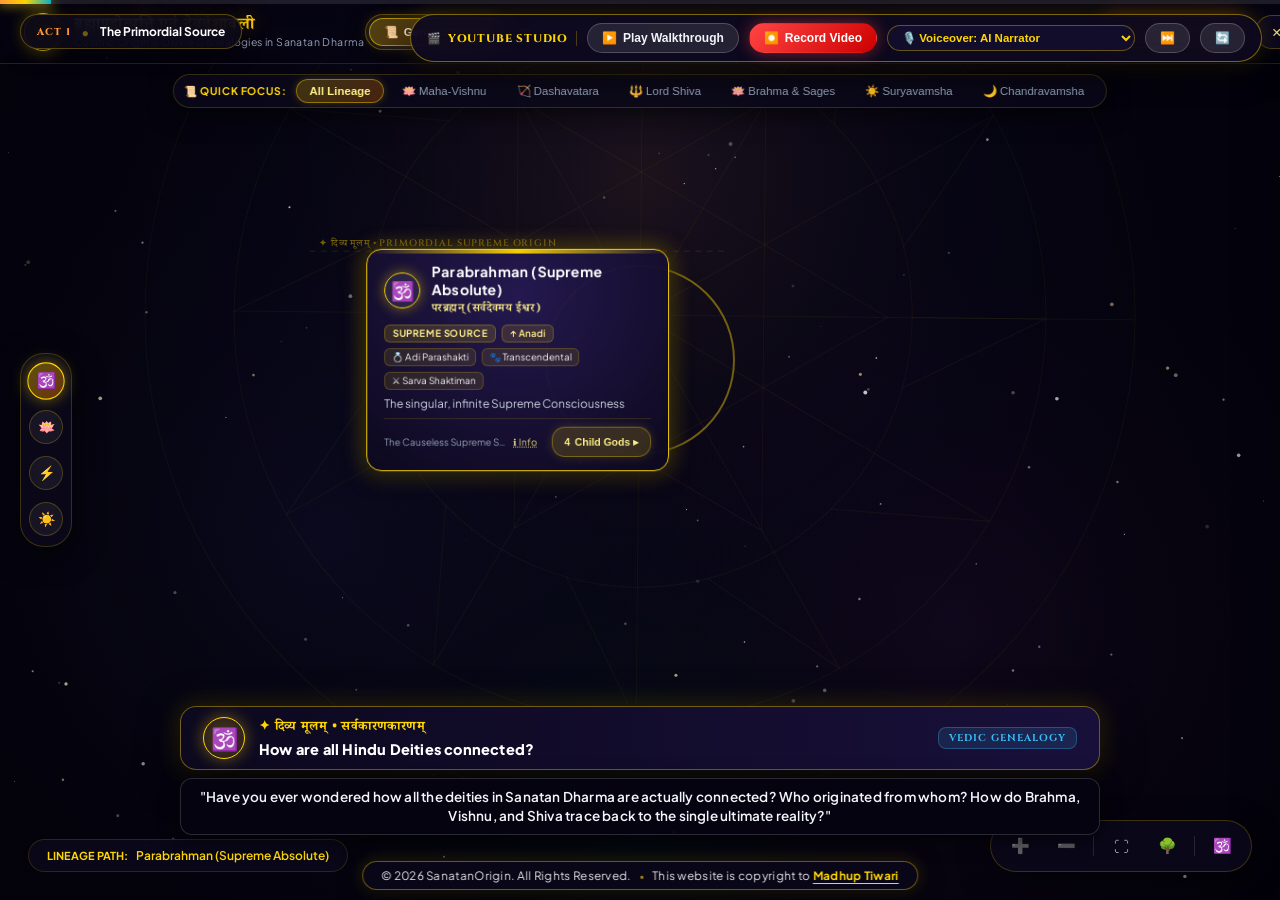
==== video-studio.html @ 778db92e "Add interactive YouTube Video Studio and automated recording engine" ====
<!DOCTYPE html>
<html lang="en">
<head>
  <meta charset="UTF-8">
  <meta name="viewport" content="width=device-width, initial-scale=1.0">
  <title>SanatanOrigin • Automated YouTube Video Studio & Walkthrough</title>

  <!-- Google Fonts -->
  <link rel="preconnect" href="https://fonts.googleapis.com">
  <link rel="preconnect" href="https://fonts.gstatic.com" crossorigin>
  <link href="https://fonts.googleapis.com/css2?family=Cinzel:wght@600;700;800;900&family=Noto+Serif+Devanagari:wght@400;600;700&family=Plus+Jakarta+Sans:wght@400;500;600;700;800&family=JetBrains+Mono:wght@500;700&display=swap" rel="stylesheet">

  <!-- Core App Stylesheet -->
  <link rel="stylesheet" href="styles.css?v=20261106_v11">

  <!-- Video Studio Overlay Styles -->
  <style>
    /* ==========================================================================
       Video Studio Cinema Stage & Director HUD
       ========================================================================== */
    body.studio-mode {
      overflow: hidden;
      margin: 0;
      padding: 0;
      background: #060312;
      font-family: 'Plus Jakarta Sans', system-ui, sans-serif;
    }

    /* Floating Director Control Bar (Top-Right Dock) */
    .studio-director-dock {
      position: fixed;
      top: 14px;
      right: 18px;
      z-index: 999999;
      display: flex;
      align-items: center;
      gap: 10px;
      padding: 8px 16px;
      border-radius: 30px;
      background: rgba(13, 9, 30, 0.94);
      border: 1.5px solid rgba(255, 215, 0, 0.45);
      box-shadow: 0 8px 32px rgba(0, 0, 0, 0.85), 0 0 20px rgba(255, 215, 0, 0.2);
      backdrop-filter: blur(16px);
      -webkit-backdrop-filter: blur(16px);
      user-select: none;
    }

    .studio-badge {
      display: inline-flex;
      align-items: center;
      gap: 6px;
      font-family: 'Cinzel', serif;
      font-size: 11px;
      font-weight: 800;
      color: #FFD700;
      letter-spacing: 0.8px;
      padding-right: 8px;
      border-right: 1px solid rgba(255, 215, 0, 0.25);
    }

    .studio-btn {
      display: inline-flex;
      align-items: center;
      gap: 6px;
      padding: 7px 14px;
      border-radius: 20px;
      font-size: 12px;
      font-weight: 700;
      cursor: pointer;
      border: 1px solid transparent;
      transition: all 0.2s cubic-bezier(0.16, 1, 0.3, 1);
    }

    .studio-btn-primary {
      background: linear-gradient(135deg, #FF4444 0%, #CC0000 100%);
      color: #FFF;
      box-shadow: 0 0 16px rgba(255, 68, 68, 0.45);
    }
    .studio-btn-primary:hover {
      transform: scale(1.04);
      box-shadow: 0 0 24px rgba(255, 68, 68, 0.7);
    }

    .studio-btn-record.recording {
      background: linear-gradient(135deg, #00C853 0%, #009624 100%);
      box-shadow: 0 0 20px rgba(0, 200, 83, 0.6);
      animation: recordPulse 1.5s infinite;
    }

    @keyframes recordPulse {
      0%, 100% { opacity: 1; transform: scale(1); }
      50% { opacity: 0.88; transform: scale(1.03); }
    }

    .studio-btn-secondary {
      background: rgba(255, 255, 255, 0.1);
      color: #F1F5F9;
      border-color: rgba(255, 255, 255, 0.2);
    }
    .studio-btn-secondary:hover {
      background: rgba(255, 255, 255, 0.18);
    }

    .studio-select {
      background: rgba(20, 15, 45, 0.85);
      color: #FFD700;
      border: 1px solid rgba(255, 215, 0, 0.35);
      padding: 5px 10px;
      border-radius: 14px;
      font-size: 11.5px;
      font-weight: 600;
      cursor: pointer;
      outline: none;
    }

    /* Top Cinema Progress & Chapter Bar */
    .cinema-top-bar {
      position: fixed;
      top: 0;
      left: 0;
      width: 100%;
      height: 4px;
      background: rgba(255, 255, 255, 0.1);
      z-index: 999998;
    }

    .cinema-progress-fill {
      width: 0%;
      height: 100%;
      background: linear-gradient(90deg, #FF9933, #FFD700, #06B6D4);
      box-shadow: 0 0 12px #FFD700;
      transition: width 0.3s linear;
    }

    .cinema-chapter-indicator {
      position: fixed;
      top: 14px;
      left: 20px;
      z-index: 999998;
      display: inline-flex;
      align-items: center;
      gap: 10px;
      padding: 6px 16px;
      border-radius: 20px;
      background: rgba(10, 7, 24, 0.88);
      border: 1px solid rgba(255, 215, 0, 0.3);
      backdrop-filter: blur(12px);
      box-shadow: 0 4px 20px rgba(0, 0, 0, 0.6);
      user-select: none;
    }

    .chapter-tag {
      font-family: 'Cinzel', serif;
      font-size: 10px;
      font-weight: 800;
      color: #FF9933;
      text-transform: uppercase;
      letter-spacing: 1px;
    }

    .chapter-title {
      font-size: 12px;
      font-weight: 700;
      color: #FFF;
    }

    /* Bottom Broadcast Lower-Third Graphic (TV / Documentary Style) */
    .broadcast-lower-third {
      position: fixed;
      bottom: 65px;
      left: 50%;
      transform: translateX(-50%);
      width: min(920px, 94vw);
      z-index: 999990;
      pointer-events: none;
      display: flex;
      flex-direction: column;
      gap: 8px;
      animation: lowerThirdSlideUp 0.4s cubic-bezier(0.16, 1, 0.3, 1);
    }

    @keyframes lowerThirdSlideUp {
      from { opacity: 0; transform: translate(-50%, 20px); }
      to { opacity: 1; transform: translate(-50%, 0); }
    }

    .lower-third-card {
      display: flex;
      align-items: center;
      justify-content: space-between;
      gap: 16px;
      padding: 10px 22px;
      border-radius: 16px;
      background: linear-gradient(90deg, rgba(13, 9, 32, 0.96) 0%, rgba(26, 17, 60, 0.94) 100%);
      border: 1.5px solid rgba(255, 215, 0, 0.4);
      box-shadow: 0 10px 40px rgba(0, 0, 0, 0.85), 0 0 24px rgba(255, 215, 0, 0.22);
      backdrop-filter: blur(16px);
      -webkit-backdrop-filter: blur(16px);
    }

    .lower-third-left {
      display: flex;
      align-items: center;
      gap: 14px;
    }

    .lower-third-emblem {
      width: 42px;
      height: 42px;
      border-radius: 50%;
      display: flex;
      align-items: center;
      justify-content: center;
      font-size: 22px;
      background: radial-gradient(circle, rgba(255, 215, 0, 0.25) 0%, rgba(255, 153, 51, 0.1) 100%);
      border: 1.5px solid #FFD700;
      box-shadow: 0 0 16px rgba(255, 215, 0, 0.4);
      flex-shrink: 0;
    }

    .lower-third-text-group {
      display: flex;
      flex-direction: column;
      gap: 2px;
    }

    .lower-third-sanskrit {
      font-family: 'Noto Serif Devanagari', serif;
      font-size: 13px;
      font-weight: 700;
      color: #FFD700;
      letter-spacing: 0.4px;
    }

    .lower-third-headline {
      font-size: 14.5px;
      font-weight: 800;
      color: #FFFFFF;
      letter-spacing: 0.2px;
    }

    .lower-third-tag {
      font-family: 'Cinzel', serif;
      font-size: 10px;
      font-weight: 700;
      color: #38BDF8;
      letter-spacing: 1px;
      text-transform: uppercase;
      padding: 3px 10px;
      border-radius: 8px;
      background: rgba(56, 189, 248, 0.12);
      border: 1px solid rgba(56, 189, 248, 0.3);
      white-space: nowrap;
    }

    /* Live Voice Subtitles Banner */
    .live-subtitles-banner {
      padding: 8px 18px;
      border-radius: 12px;
      background: rgba(7, 4, 18, 0.92);
      border: 1px solid rgba(255, 255, 255, 0.15);
      color: #F1F5F9;
      font-size: 13.5px;
      font-weight: 600;
      line-height: 1.45;
      text-align: center;
      box-shadow: 0 4px 20px rgba(0, 0, 0, 0.7);
      backdrop-filter: blur(12px);
      letter-spacing: 0.2px;
    }

    .live-subtitles-banner mark {
      background: transparent;
      color: #FFD700;
      font-weight: 700;
    }

    /* Video Recording Indicator Overlay */
    .recording-live-indicator {
      display: none;
      align-items: center;
      gap: 6px;
      font-family: 'JetBrains Mono', monospace;
      font-size: 11px;
      font-weight: 700;
      color: #FF4444;
      background: rgba(255, 68, 68, 0.12);
      border: 1px solid rgba(255, 68, 68, 0.35);
      padding: 4px 10px;
      border-radius: 12px;
    }

    .rec-dot {
      width: 8px;
      height: 8px;
      border-radius: 50%;
      background: #FF4444;
      box-shadow: 0 0 10px #FF4444;
      animation: blink 1s infinite;
    }

    @keyframes blink {
      0%, 100% { opacity: 1; }
      50% { opacity: 0.2; }
    }

    /* Video Download Modal Popup */
    .studio-modal-overlay {
      position: fixed;
      inset: 0;
      z-index: 1000000;
      background: rgba(0, 0, 0, 0.85);
      backdrop-filter: blur(12px);
      display: none;
      align-items: center;
      justify-content: center;
    }

    .studio-modal-card {
      width: min(540px, 92vw);
      padding: 30px;
      border-radius: 24px;
      background: radial-gradient(circle at 50% 10%, rgba(35, 22, 75, 0.98) 0%, rgba(10, 7, 24, 0.98) 100%);
      border: 2px solid #FFD700;
      box-shadow: 0 12px 60px rgba(0, 0, 0, 0.9), 0 0 40px rgba(255, 215, 0, 0.35);
      text-align: center;
      color: #FFF;
      animation: modalPop 0.3s cubic-bezier(0.16, 1, 0.3, 1);
    }

    @keyframes modalPop {
      from { opacity: 0; transform: scale(0.92); }
      to { opacity: 1; transform: scale(1); }
    }

    .studio-modal-card h2 {
      font-family: 'Cinzel', serif;
      font-size: 22px;
      color: #FFD700;
      margin: 0 0 10px 0;
    }

    .studio-modal-card p {
      font-size: 13.5px;
      color: #CBD5E1;
      line-height: 1.5;
      margin: 0 0 20px 0;
    }

    .studio-download-btn {
      display: inline-flex;
      align-items: center;
      gap: 10px;
      padding: 12px 28px;
      border-radius: 28px;
      background: linear-gradient(135deg, #FFD700 0%, #FF9933 100%);
      color: #000;
      font-size: 15px;
      font-weight: 800;
      text-decoration: none;
      box-shadow: 0 0 24px rgba(255, 215, 0, 0.5);
      cursor: pointer;
      border: none;
      transition: all 0.2s ease;
    }
    .studio-download-btn:hover {
      transform: scale(1.05);
      box-shadow: 0 0 34px rgba(255, 215, 0, 0.8);
    }
  </style>
</head>
<body class="studio-mode">
  <!-- Dynamic Cosmic Canvas Background (3D Stars, Vedic Nebulae, Sri Yantra Watermark, Prana Dust) -->
  <canvas id="cosmic-canvas"></canvas>

  <!-- Top Cinema Progress Bar -->
  <div class="cinema-top-bar">
    <div id="cinema-progress-fill" class="cinema-progress-fill"></div>
  </div>

  <!-- Live Chapter & Scene Badge (Top-Left) -->
  <div class="cinema-chapter-indicator">
    <span class="chapter-tag" id="studio-chapter-tag">ACT 1</span>
    <span style="color: rgba(255, 215, 0, 0.4);">•</span>
    <span class="chapter-title" id="studio-chapter-title">The Primordial Source</span>
  </div>

  <!-- Floating Video Studio Director Dock (Top-Right) -->
  <div class="studio-director-dock" id="studio-director-dock">
    <div class="studio-badge">
      <span>🎬</span>
      <span>YOUTUBE STUDIO</span>
    </div>

    <div class="recording-live-indicator" id="recording-live-indicator">
      <span class="rec-dot"></span>
      <span id="rec-time-counter">REC 00:00</span>
    </div>

    <!-- Play/Pause Showcase -->
    <button class="studio-btn studio-btn-secondary" id="studio-play-btn" onclick="window.videoStudio.togglePlay()" title="Start or Pause Automated Showcase">
      <span id="studio-play-icon">▶️</span>
      <span id="studio-play-label">Play Walkthrough</span>
    </button>

    <!-- Record Video Button -->
    <button class="studio-btn studio-btn-primary studio-btn-record" id="studio-record-btn" onclick="window.videoStudio.toggleRecording()" title="Record and export 1080p video file for YouTube">
      <span id="studio-record-icon">⏺️</span>
      <span id="studio-record-label">Record Video</span>
    </button>

    <!-- Voiceover Toggle -->
    <select class="studio-select" id="studio-voice-select" onchange="window.videoStudio.setVoiceMode(this.value)" title="Choose narration audio style">
      <option value="speech" selected>🎙️ Voiceover: AI Narrator</option>
      <option value="mute">🔇 Voiceover: Muted (Speak Yourself)</option>
    </select>

    <!-- Skip Scene -->
    <button class="studio-btn studio-btn-secondary" onclick="window.videoStudio.nextScene()" title="Skip to next scene">
      <span>⏭️</span>
    </button>

    <!-- Restart -->
    <button class="studio-btn studio-btn-secondary" onclick="window.videoStudio.restart()" title="Restart from beginning">
      <span>🔄</span>
    </button>
  </div>

  <!-- Broadcast Lower-Third Banner (Golden Subtitles & Headline) -->
  <div class="broadcast-lower-third" id="broadcast-lower-third">
    <div class="lower-third-card">
      <div class="lower-third-left">
        <div class="lower-third-emblem" id="lower-third-emblem">🕉️</div>
        <div class="lower-third-text-group">
          <span class="lower-third-sanskrit" id="lower-third-sanskrit">✦ दिव्य मूलम् • परब्रह्मन्</span>
          <span class="lower-third-headline" id="lower-third-headline">The Unmanifested Absolute Consciousness</span>
        </div>
      </div>
      <div class="lower-third-tag" id="lower-third-tag">VEDIC GENEALOGY</div>
    </div>
    <div class="live-subtitles-banner" id="live-subtitles-banner">
      "Have you ever wondered how all the deities in Sanatan Dharma are connected?"
    </div>
  </div>

  <!-- Main Application Wrapper (Full App UI) -->
  <div class="app-layout">
    <!-- Top Cosmic Header Bar -->
    <header class="cosmic-header">
      <div class="brand-section" onclick="window.cosmicApp.resetToApexOnly()" style="cursor: pointer;" title="Reset view to top origin box (ॐ)">
        <div class="om-symbol-emblem" title="Pranava (AUM) - Click to return to Cosmic Origin">ॐ</div>
        <div class="brand-titles">
          <h1 class="brand-title">ब्रह्माण्डोत्पत्ति एवं देववंशावली</h1>
          <span class="brand-subtitle">Cosmic Origin & Divine Genealogies in Sanatan Dharma</span>
        </div>
      </div>

      <!-- Center: Tradition Segmented Bar -->
      <div class="tradition-segmented-bar">
        <button id="tradition-btn-general" class="tradition-tab active" onclick="window.cosmicApp.switchTradition('general')">
          <span>📜</span>
          <span>General Purana</span>
        </button>
        <button id="tradition-btn-vishnu" class="tradition-tab" onclick="window.cosmicApp.switchTradition('vishnu')">
          <span>🪷</span>
          <span>Vishnu Purana</span>
        </button>
        <button id="tradition-btn-shiva" class="tradition-tab" onclick="window.cosmicApp.switchTradition('shiva')">
          <span>🔱</span>
          <span>Shiva Purana</span>
        </button>
        <button id="tradition-btn-tattvas" class="tradition-tab" onclick="window.cosmicApp.switchTradition('tattvas')">
          <span>🌌</span>
          <span>Cosmic Tattvas</span>
        </button>
      </div>

      <!-- Right Action Buttons -->
      <div class="header-right">
        <!-- Live Search -->
        <div class="search-container">
          <span class="search-icon">🔍</span>
          <input type="text" id="search-input" class="search-input" placeholder="Search divinity, weapon..." autocomplete="off">
          <div id="search-results-dropdown" class="search-results-dropdown"></div>
        </div>

        <!-- Cosmic Om Synthesizer Toggle -->
        <button id="audio-toggle-btn" class="cosmic-btn audio-btn playing" title="Toggle 136.1 Hz Cosmic Omkara Synthesizer">
          <div class="audio-wave">
            <span></span>
            <span></span>
            <span></span>
          </div>
          <span class="audio-label">Cosmic OM: On</span>
        </button>

        <!-- Return to Standard Web View -->
        <a href="index.html" class="cosmic-btn" style="text-decoration: none;" title="Exit Video Studio">
          <span>✕</span>
          <span>Exit Studio</span>
        </a>
      </div>
    </header>

    <!-- Floating Sub-Filter Bar -->
    <div id="floating-filter-dock" class="floating-filter-dock"></div>

    <!-- Main Tree Viewport (Pan & Zoom Container) -->
    <main id="viewport-container" class="viewport-container">
      <svg id="tree-svg">
        <defs>
          <linearGradient id="link-grad" x1="0%" y1="0%" x2="0%" y2="100%">
            <stop offset="0%" stop-color="#FFD700" stop-opacity="0.65"/>
            <stop offset="50%" stop-color="#FF9933" stop-opacity="0.5"/>
            <stop offset="100%" stop-color="#06B6D4" stop-opacity="0.6"/>
          </linearGradient>
          <filter id="glow-filter" x="-20%" y="-20%" width="140%" height="140%">
            <feGaussianBlur stdDeviation="4" result="blur"/>
            <feMerge>
              <feMergeNode in="blur"/>
              <feMergeNode in="SourceGraphic"/>
            </feMerge>
          </filter>
        </defs>

        <!-- Unified Hardware-Accelerated Stage -->
        <g id="viewport-stage">
          <g id="tier-guides-group"></g>
          <g id="links-group"></g>
          <g id="particles-group"></g>
          <g id="nodes-group"></g>
        </g>
      </svg>
      <!-- Dedicated HTML Nodes Stage -->
      <div id="html-nodes-stage" class="html-nodes-stage" aria-label="Cosmic Nodes HTML Stage"></div>
    </main>

    <!-- Left Cosmic Tier Navigator (Tier Navigation Rail) -->
    <nav class="cosmic-tier-navigator" id="tier-navigator" aria-label="Cosmic Hierarchy Tiers">
      <button class="tier-nav-dot active" data-tier="0" onclick="window.cosmicApp.scrollToTier(0)" title="Tier 0: दिव्य मूलम् • Primordial Origin">
        <span class="tier-dot-icon">🕉️</span>
        <span class="tier-dot-label">दिव्य मूलम् • Origin</span>
      </button>
      <button class="tier-nav-dot" data-tier="1" onclick="window.cosmicApp.scrollToTier(1)" title="Tier 1: आदि सृष्टि • Primary Divinities">
        <span class="tier-dot-icon">🪷</span>
        <span class="tier-dot-label">आदि सृष्टि • Trideva</span>
      </button>
      <button class="tier-nav-dot" data-tier="2" onclick="window.cosmicApp.scrollToTier(2)" title="Tier 2: देववंशावली • Celestial Lineages & Avatars">
        <span class="tier-dot-icon">⚡</span>
        <span class="tier-dot-label">देववंशावली • Lineages</span>
      </button>
      <button class="tier-nav-dot" data-tier="3" onclick="window.cosmicApp.scrollToTier(3)" title="Tier 3: लोकपाल • Dynasties & Guardians">
        <span class="tier-dot-icon">☀️</span>
        <span class="tier-dot-label">लोकपाल • Dynasties</span>
      </button>
    </nav>

    <!-- Bottom Lineage Breadcrumb Trail -->
    <div class="breadcrumb-bar">
      <span style="font-size: 11px; color: var(--gold-primary); font-weight: 700; text-transform: uppercase;">Lineage Path:</span>
      <div id="breadcrumb-container" style="display: inline-flex; align-items: center; gap: 8px;"></div>
    </div>

    <!-- Floating Navigation Controls Dock -->
    <div class="controls-dock">
      <button class="dock-btn" onclick="window.cosmicApp.zoomIn()" title="Zoom In (+)">➕</button>
      <button class="dock-btn" onclick="window.cosmicApp.zoomOut()" title="Zoom Out (-)">➖</button>
      <div class="dock-divider"></div>
      <button class="dock-btn" onclick="window.cosmicApp.fitTreeToViewport(true)" title="Fit Entire Tree to Device Screen (⛶)">⛶</button>
      <button class="dock-btn" id="dock-expand-toggle-btn" onclick="window.cosmicApp.toggleExpandAll()" title="Expand / Collapse Branches (🌳)">🌳</button>
      <div class="dock-divider"></div>
      <button class="dock-btn" onclick="window.cosmicApp.resetToApex()" title="Center on Root Origin (Apex)">🕉️</button>
    </div>

    <!-- Divine Profile Inspector Drawer -->
    <aside id="detail-drawer" class="detail-drawer" aria-label="Divine Profile Inspector">
      <div class="drawer-header">
        <div class="drawer-title-group">
          <span id="drawer-icon" class="drawer-icon">🕉️</span>
          <div>
            <h2 id="drawer-name" class="drawer-name">Parabrahman</h2>
            <div id="drawer-sanskrit" class="drawer-sanskrit">परब्रह्मन्</div>
          </div>
        </div>
        <button class="drawer-close-btn" onclick="window.cosmicApp.closeDetailDrawer()" title="Close Profile Inspector (Esc)">✕</button>
      </div>

      <div class="drawer-body">
        <div class="drawer-meta-grid">
          <div class="drawer-meta-card">
            <span class="drawer-meta-label">Tradition</span>
            <span id="drawer-tradition" class="drawer-meta-value">Vedic Synthesis</span>
          </div>
          <div class="drawer-meta-card">
            <span class="drawer-meta-label">Aspect</span>
            <span id="drawer-category" class="drawer-meta-value">Eternal Principle</span>
          </div>
          <div class="drawer-meta-card">
            <span class="drawer-meta-label">Abode</span>
            <span id="drawer-abode" class="drawer-meta-value">Beyond Space</span>
          </div>
          <div class="drawer-meta-card">
            <span class="drawer-meta-label">Consort / Energy</span>
            <span id="drawer-consort" class="drawer-meta-value">Adi Parashakti</span>
          </div>
        </div>

        <div class="drawer-section">
          <h3 class="drawer-section-title">✦ Layman's Guide & Core Essence</h3>
          <div id="drawer-layman" class="drawer-layman-content"></div>
        </div>

        <div class="drawer-section">
          <h3 class="drawer-section-title">📜 Scriptural & Philosophical Significance</h3>
          <p id="drawer-summary" class="drawer-summary-text"></p>
        </div>

        <div class="drawer-section">
          <h3 class="drawer-section-title">✦ Canonical Quotes & Sacred Mantras</h3>
          <div id="drawer-mantra" class="drawer-mantra-box"></div>
        </div>
      </div>
    </aside>
  </div>

  <!-- Site Footer & Copyright Statement -->
  <footer class="site-footer" id="site-footer" role="contentinfo" style="position: fixed; bottom: max(10px, env(safe-area-inset-bottom, 10px)); left: 50%; transform: translateX(-50%); z-index: 99999; pointer-events: auto; text-align: center; font-family: 'Plus Jakarta Sans', system-ui, -apple-system, sans-serif; user-select: none; max-width: 95vw;">
    <div class="site-footer-content" style="display: inline-flex; align-items: center; justify-content: center; gap: 8px; padding: 6px 18px; border-radius: 24px; background: rgba(10, 7, 24, 0.92); border: 1.5px solid rgba(255, 215, 0, 0.4); box-shadow: 0 4px 24px rgba(0, 0, 0, 0.75), 0 0 16px rgba(255, 215, 0, 0.2); backdrop-filter: blur(14px); -webkit-backdrop-filter: blur(14px); font-size: 11.5px; color: rgba(255, 255, 255, 0.9); letter-spacing: 0.3px; white-space: nowrap;">
      <span>© 2026 SanatanOrigin. All Rights Reserved.</span>
      <span class="footer-divider" style="color: rgba(255, 215, 0, 0.6); font-size: 10px;">•</span>
      <span>This website is copyright to <a href="https://www.linkedin.com/in/madhup-t" target="_blank" rel="noopener noreferrer" class="footer-author-link" style="color: #FFD700; font-weight: 700; text-decoration: underline; text-underline-offset: 3px;" title="Visit Madhup Tiwari on LinkedIn">Madhup Tiwari</a></span>
    </div>
  </footer>

  <!-- Video Export Ready Modal -->
  <div class="studio-modal-overlay" id="studio-modal-overlay">
    <div class="studio-modal-card">
      <div style="font-size: 48px; margin-bottom: 10px;">🎉</div>
      <h2>Video Recording Complete!</h2>
      <p>Your high-definition YouTube explainer video of <strong>SanatanOrigin</strong> has been recorded and compiled. Click below to save it to your computer.</p>
      <a id="modal-download-btn" class="studio-download-btn" download="SanatanOrigin-YouTube-Explainer.webm">
        <span>⬇️</span>
        <span>Download Video File (.webm)</span>
      </a>
      <div style="margin-top: 20px;">
        <button class="studio-btn studio-btn-secondary" onclick="document.getElementById('studio-modal-overlay').style.display='none'">Close</button>
      </div>
    </div>
  </div>

  <!-- Scripts -->
  <script src="cosmology-data.js?v=20261106_v11"></script>
  <script src="gods-data.js?v=20261106_v11"></script>
  <script src="cosmic-audio.js?v=20261106_v11"></script>
  <script src="cosmic-background.js?v=20261106_v11"></script>
  <script src="app.js?v=20261106_v11"></script>
  <script src="video-studio.js?v=20261106_v11"></script>
</body>
</html>
---- styles.css ----
/* ==========================================================================
   Cosmic Stylesheet: Sanatan Origin of the Universe
   Colors: Suvarna Gold, Bhagwa Saffron, Shyama Azure, Shakti Violet, Emerald
   ========================================================================== */

:root {
  --color-void: #020106;
  --color-space-deep: #060412;
  --color-space-card: rgba(13, 10, 30, 0.78);
  --color-space-card-border: rgba(255, 215, 0, 0.22);
  --color-space-card-hover: rgba(26, 19, 58, 0.9);
  
  /* Sacred Vedic Colors */
  --gold-primary: #FFD700;
  --gold-glow: rgba(255, 215, 0, 0.45);
  --gold-light: #FEF08A;
  --saffron-sacred: #FF7700;
  --saffron-light: #FF9933;
  --saffron-glow: rgba(255, 119, 0, 0.4);
  --shyama-blue: #06B6D4;
  --shyama-deep: #1E3A8A;
  --shakti-violet: #9333EA;
  --emerald-prakriti: #10B981;
  --rudra-crimson: #E11D48;
  
  --text-main: #F8FAFC;
  --text-muted: #94A3B8;
  --text-gold: #FDE047;
  --text-saffron: #FDBA74;

  --font-serif: 'Cinzel', 'Yatra One', 'Noto Serif Devanagari', serif;
  --font-sans: 'Plus Jakarta Sans', system-ui, -apple-system, sans-serif;
  
  --transition-smooth: all 0.28s cubic-bezier(0.16, 1, 0.3, 1);
}

* {
  box-sizing: border-box;
  margin: 0;
  padding: 0;
}

html, body {
  width: 100%;
  height: 100%;
  overflow: hidden;
  background-color: var(--color-void);
  font-family: var(--font-sans);
  color: var(--text-main);
  user-select: none;
  -webkit-font-smoothing: antialiased;
}

/* Background Canvas */
#cosmic-canvas {
  position: fixed;
  top: 0;
  left: 0;
  width: 100vw;
  height: 100vh;
  z-index: 0;
  pointer-events: none;
}

/* App Container */
.app-container {
  position: relative;
  width: 100vw;
  height: 100vh;
  display: flex;
  flex-direction: column;
  z-index: 1;
}

/* ==========================================================================
   Header & Navigation Bar (Decongested, High-Fidelity Modern Layout)
   ========================================================================== */
.cosmic-header {
  position: absolute;
  top: 0;
  left: 0;
  right: 0;
  height: 64px;
  display: flex;
  align-items: center;
  justify-content: space-between;
  padding: 0 24px;
  background: linear-gradient(180deg, rgba(6, 4, 18, 0.92) 0%, rgba(6, 4, 18, 0.6) 80%, transparent 100%);
  backdrop-filter: blur(16px);
  transform: translateZ(0);
  border-bottom: 1px solid rgba(255, 215, 0, 0.14);
  z-index: 20;
}

.brand-section {
  display: flex;
  align-items: center;
  gap: 12px;
  flex-shrink: 0;
}

.om-symbol-emblem {
  width: 38px;
  height: 38px;
  border-radius: 50%;
  background: radial-gradient(circle, rgba(255, 215, 0, 0.25) 0%, rgba(255, 119, 0, 0.1) 70%, transparent 100%);
  border: 1px solid var(--gold-primary);
  display: flex;
  align-items: center;
  justify-content: center;
  font-size: 20px;
  color: var(--gold-primary);
  box-shadow: 0 0 16px var(--gold-glow);
  animation: emblemPulse 4s infinite ease-in-out;
}

@keyframes emblemPulse {
  0%, 100% { box-shadow: 0 0 12px var(--gold-glow), inset 0 0 8px rgba(255, 215, 0, 0.2); }
  50% { box-shadow: 0 0 24px rgba(255, 153, 51, 0.65), inset 0 0 14px rgba(255, 153, 51, 0.35); }
}

.brand-titles {
  display: flex;
  flex-direction: column;
}

.brand-title {
  font-family: var(--font-serif);
  font-size: 16.5px;
  font-weight: 700;
  letter-spacing: 0.8px;
  background: linear-gradient(135deg, #FFF7ED 0%, #FFD700 45%, #FF9933 100%);
  -webkit-background-clip: text;
  -webkit-text-fill-color: transparent;
  text-shadow: 0 0 20px rgba(255, 215, 0, 0.35);
  line-height: 1.2;
}

.brand-subtitle {
  font-size: 10.5px;
  color: var(--text-muted);
  letter-spacing: 0.4px;
}

/* Center: Tradition Segmented Bar */
.tradition-segmented-bar {
  display: flex;
  align-items: center;
  background: rgba(13, 9, 28, 0.82);
  border: 1px solid rgba(255, 215, 0, 0.28);
  border-radius: 24px;
  padding: 3px;
  box-shadow: 0 4px 20px rgba(0, 0, 0, 0.4), inset 0 0 10px rgba(255, 215, 0, 0.05);
  flex-shrink: 0;
}

.tradition-tab {
  background: transparent;
  border: none;
  color: var(--text-muted);
  font-size: 11.5px;
  font-weight: 600;
  padding: 6px 14px;
  border-radius: 18px;
  cursor: pointer;
  transition: var(--transition-smooth);
  display: flex;
  align-items: center;
  gap: 6px;
  white-space: nowrap;
}

.tradition-tab:hover {
  color: #fff;
  background: rgba(255, 255, 255, 0.05);
}

.tradition-tab.active {
  background: linear-gradient(135deg, rgba(255, 215, 0, 0.28) 0%, rgba(255, 119, 0, 0.32) 100%);
  color: #FFF7ED;
  border: 1px solid rgba(255, 215, 0, 0.55);
  box-shadow: 0 0 14px rgba(255, 215, 0, 0.25);
}

/* Header Right: Search & Actions */
.header-right {
  display: flex;
  align-items: center;
  gap: 10px;
  flex-shrink: 0;
}

.search-container {
  position: relative;
  width: 200px;
  transition: width 0.3s ease;
}

.search-container:focus-within {
  width: 260px;
}

.search-input {
  width: 100%;
  padding: 7px 14px 7px 32px;
  background: rgba(15, 12, 35, 0.7);
  border: 1px solid rgba(255, 215, 0, 0.2);
  border-radius: 20px;
  color: #fff;
  font-size: 12px;
  outline: none;
  transition: var(--transition-smooth);
}

.search-input:focus {
  border-color: var(--gold-primary);
  background: rgba(22, 17, 50, 0.9);
  box-shadow: 0 0 14px rgba(255, 215, 0, 0.25);
}

.search-icon {
  position: absolute;
  left: 10px;
  top: 50%;
  transform: translateY(-50%);
  color: var(--gold-primary);
  font-size: 12px;
  opacity: 0.75;
}

.search-results-dropdown {
  position: absolute;
  top: 38px;
  left: 0;
  right: 0;
  max-height: 340px;
  overflow-y: auto;
  background: rgba(12, 9, 28, 0.96);
  border: 1px solid rgba(255, 215, 0, 0.3);
  border-radius: 12px;
  box-shadow: 0 12px 35px rgba(0, 0, 0, 0.75);
  backdrop-filter: blur(16px);
  display: none;
  z-index: 100;
}

.search-result-item {
  padding: 9px 12px;
  display: flex;
  align-items: center;
  justify-content: space-between;
  border-bottom: 1px solid rgba(255, 255, 255, 0.05);
  cursor: pointer;
  transition: background 0.15s;
}

.search-result-item:hover {
  background: rgba(255, 215, 0, 0.12);
}

.search-result-title {
  font-size: 12.5px;
  font-weight: 600;
  color: #fff;
}

.search-result-sanskrit {
  font-size: 10.5px;
  color: var(--gold-light);
}

.search-result-tier {
  font-size: 9.5px;
  padding: 2px 6px;
  border-radius: 8px;
  background: rgba(255, 255, 255, 0.1);
  color: var(--text-muted);
}

/* Mobile Search Toggle & Fullscreen Overlay */
.mobile-search-toggle {
  display: none;
}

.mobile-search-overlay {
  position: fixed;
  top: 0;
  left: 0;
  right: 0;
  bottom: 0;
  background: rgba(8, 5, 20, 0.96);
  backdrop-filter: blur(24px);
  -webkit-backdrop-filter: blur(24px);
  z-index: 200000;
  display: none;
  flex-direction: column;
  padding: max(16px, env(safe-area-inset-top, 16px)) 16px 20px 16px;
}

.mobile-search-overlay.open {
  display: flex;
}

.mobile-search-header {
  display: flex;
  align-items: center;
  gap: 10px;
  margin-bottom: 14px;
}

.mobile-search-input-wrapper {
  flex: 1;
  display: flex;
  align-items: center;
  gap: 8px;
  background: rgba(255, 255, 255, 0.08);
  border: 1.5px solid var(--gold-primary);
  border-radius: 24px;
  padding: 8px 14px;
  box-shadow: 0 0 16px var(--gold-glow);
}

.mobile-search-input {
  flex: 1;
  background: transparent;
  border: none;
  outline: none;
  font-size: 15px;
  color: #fff;
  font-family: var(--font-sans);
}

.mobile-search-close-btn {
  width: 38px;
  height: 38px;
  border-radius: 50%;
  background: rgba(255, 255, 255, 0.1);
  border: 1px solid rgba(255, 255, 255, 0.2);
  color: #fff;
  font-size: 16px;
  display: flex;
  align-items: center;
  justify-content: center;
  cursor: pointer;
  transition: background 0.2s;
}

.mobile-search-close-btn:hover {
  background: rgba(255, 255, 255, 0.2);
}

.mobile-search-results {
  flex: 1;
  overflow-y: auto;
  -webkit-overflow-scrolling: touch;
  display: flex;
  flex-direction: column;
  gap: 6px;
  padding-bottom: max(20px, env(safe-area-inset-bottom, 20px));
}

/* ==========================================================================
   Floating Sub-Filter Bar (Spacious, Uncluttered Below-Header Dock)
   ========================================================================== */
.floating-filter-dock {
  position: absolute;
  top: 74px;
  left: 50%;
  transform: translateX(-50%) translateZ(0);
  display: flex;
  align-items: center;
  gap: 6px;
  background: rgba(12, 9, 26, 0.82);
  border: 1px solid rgba(255, 215, 0, 0.18);
  padding: 4px 10px;
  border-radius: 24px;
  backdrop-filter: blur(14px);
  box-shadow: 0 8px 24px rgba(0, 0, 0, 0.55);
  z-index: 15;
  max-width: 90vw;
  overflow-x: auto;
  white-space: nowrap;
}

.filter-dock-label {
  font-size: 10.5px;
  font-weight: 700;
  text-transform: uppercase;
  letter-spacing: 0.6px;
  color: var(--gold-primary);
  margin-right: 4px;
  display: flex;
  align-items: center;
  gap: 4px;
}

.filter-btn {
  background: transparent;
  border: none;
  color: var(--text-muted);
  font-size: 11.5px;
  font-weight: 500;
  padding: 5px 12px;
  border-radius: 14px;
  cursor: pointer;
  transition: var(--transition-smooth);
}

.filter-btn:hover {
  color: #fff;
  background: rgba(255, 255, 255, 0.06);
}

.filter-btn.active {
  background: linear-gradient(135deg, rgba(255, 215, 0, 0.22) 0%, rgba(255, 119, 0, 0.25) 100%);
  color: var(--gold-light);
  border: 1px solid rgba(255, 215, 0, 0.42);
  font-weight: 600;
  box-shadow: 0 0 10px rgba(255, 215, 0, 0.2);
}

/* Header Right - Audio & Tour Controls */
.header-right {
  display: flex;
  align-items: center;
  gap: 10px;
}

.cosmic-btn {
  display: inline-flex;
  align-items: center;
  gap: 7px;
  padding: 8px 16px;
  background: rgba(18, 14, 40, 0.7);
  border: 1px solid rgba(255, 215, 0, 0.28);
  border-radius: 20px;
  color: var(--gold-light);
  font-size: 12.5px;
  font-weight: 600;
  cursor: pointer;
  transition: var(--transition-smooth);
  backdrop-filter: blur(8px);
}

.cosmic-btn:hover {
  background: rgba(255, 215, 0, 0.15);
  border-color: var(--gold-primary);
  box-shadow: 0 0 16px var(--gold-glow);
  transform: translateY(-1px);
}

.audio-btn.playing {
  border-color: var(--saffron-light);
  background: rgba(255, 119, 0, 0.18);
  color: #FFA726;
  box-shadow: 0 0 18px rgba(255, 119, 0, 0.4);
}

.audio-wave {
  display: inline-flex;
  align-items: flex-end;
  gap: 2px;
  height: 12px;
}

.audio-wave span {
  width: 2.5px;
  background: currentColor;
  border-radius: 1px;
  height: 4px;
}

.audio-btn.playing .audio-wave span:nth-child(1) { animation: wave 1.1s ease-in-out infinite; }
.audio-btn.playing .audio-wave span:nth-child(2) { animation: wave 0.8s ease-in-out infinite 0.2s; }
.audio-btn.playing .audio-wave span:nth-child(3) { animation: wave 1.3s ease-in-out infinite 0.4s; }

@keyframes wave {
  0%, 100% { height: 4px; }
  50% { height: 12px; }
}

/* ==========================================================================
   Tree Viewport & Interactive Canvas (Rock-Solid 2D Stage)
   ========================================================================== */
.viewport-container {
  position: absolute;
  top: 0;
  left: 0;
  width: 100%;
  height: 100%;
  overflow: hidden;
  cursor: grab;
  touch-action: none;
  -webkit-touch-callout: none;
  -webkit-user-select: none;
  user-select: none;
  overscroll-behavior: none;
}

.viewport-container:active {
  cursor: grabbing;
}

#tree-svg {
  position: absolute;
  top: 0;
  left: 0;
  width: 100%;
  height: 100%;
  overflow: visible;
  touch-action: none;
}

#viewport-stage {
  will-change: transform;
  transform-origin: 0 0;
}

/* ==========================================================================
   Dedicated HTML Stage for iOS Devices (WebKit Hardware Stage)
   Bypasses long-standing WebKit SVG foreignObject transform/drag/stack bugs
   ========================================================================== */
.html-nodes-stage {
  position: absolute;
  top: 0;
  left: 0;
  width: 100%;
  height: 100%;
  pointer-events: none;
  transform-origin: 0 0;
  will-change: transform;
  z-index: 2;
  display: none; /* Activated dynamically on iOS devices only */
}

.html-node-wrapper {
  position: absolute;
  pointer-events: auto;
  box-sizing: border-box;
  touch-action: none;
}

/* Cosmic Tier Guides (Framing Branches into Structured Sacred Levels) */
.tier-guide-group {
  pointer-events: none;
}

.tier-guide-line {
  stroke: rgba(255, 215, 0, 0.13);
  stroke-dasharray: 6 6;
  stroke-width: 1;
}

.tier-guide-text {
  fill: rgba(255, 215, 0, 0.42);
  font-size: 10px;
  font-family: var(--font-serif);
  letter-spacing: 0.9px;
  text-transform: uppercase;
  font-weight: 600;
  user-select: none;
}

/* Tree Connections (Nadis / Energy Streams - High Performance GPU Path) */
.tree-link {
  fill: none;
  stroke: url(#link-grad);
  stroke-width: 2.2;
  opacity: 0.85;
  transition: stroke 0.2s, stroke-width 0.2s, opacity 0.2s;
}

.tree-link.highlighted {
  stroke: #FFD700;
  stroke-width: 3.6;
  opacity: 1;
}

.tree-pulse-dot {
  fill: var(--gold-primary);
}

/* Tree Node Cards (ForeignObject with Hardware-Accelerated Rendering) */
@keyframes cardSlideIn {
  from {
    opacity: 0;
    transform: translateY(12px);
  }
  to {
    opacity: 1;
    transform: translateY(0);
  }
}

.node-card {
  width: 100%;
  height: 100%;
  box-sizing: border-box;
  padding: 14px 18px;
  background: radial-gradient(circle at 50% 20%, rgba(38, 26, 82, 0.96) 0%, rgba(13, 9, 30, 0.98) 100%);
  border: 1.5px solid var(--gold-primary);
  border-radius: 16px;
  box-shadow: 0 4px 24px rgba(0, 0, 0, 0.7), 0 0 22px var(--gold-glow);
  cursor: pointer;
  color: var(--text-main);
  position: relative;
  overflow: hidden;
  display: flex;
  flex-direction: column;
  justify-content: space-between;
  contain: layout style;
  will-change: transform;
  animation: cardSlideIn 0.25s cubic-bezier(0.16, 1, 0.3, 1) backwards;
  transition: border-color 0.2s, box-shadow 0.2s;
  pointer-events: auto;
  touch-action: manipulation;
}

.node-card::before {
  content: "";
  position: absolute;
  top: 0;
  left: 0;
  right: 0;
  height: 3.5px;
  background: linear-gradient(90deg, transparent, var(--gold-primary), transparent);
  opacity: 0.95;
}

.node-card:hover {
  border-color: #FFF3B0;
  box-shadow: 0 6px 28px rgba(0, 0, 0, 0.85), 0 0 28px var(--gold-glow);
}

.node-card.selected {
  border-color: #FFF;
  box-shadow: 0 0 30px var(--gold-glow), 0 0 45px rgba(255, 119, 0, 0.45);
}

.node-card.apex-origin {
  padding: 14px 18px;
  background: radial-gradient(circle at 50% 20%, rgba(38, 26, 82, 0.96) 0%, rgba(13, 9, 30, 0.98) 100%);
  border: 1.5px solid var(--gold-primary);
  box-shadow: 0 4px 24px rgba(0, 0, 0, 0.7), 0 0 25px var(--gold-glow);
}

.node-header {
  display: flex;
  align-items: center;
  gap: 12px;
  margin-bottom: 6px;
}

.node-icon-badge {
  width: 38px;
  height: 38px;
  border-radius: 50%;
  display: flex;
  align-items: center;
  justify-content: center;
  font-size: 20px;
  background: rgba(255, 255, 255, 0.08);
  border: 1.5px solid var(--gold-primary);
  box-shadow: 0 0 14px var(--gold-glow);
  flex-shrink: 0;
}

.node-title-group {
  flex: 1;
  overflow: hidden;
}

.node-title {
  font-size: 15px;
  font-weight: 700;
  color: #fff;
  line-height: 1.25;
  letter-spacing: 0.2px;
  display: -webkit-box;
  -webkit-line-clamp: 2;
  -webkit-box-orient: vertical;
  overflow: hidden;
}

.node-sanskrit {
  font-size: 12px;
  color: var(--gold-light);
  font-family: 'Noto Serif Devanagari', var(--font-serif);
  letter-spacing: 0.4px;
  margin-top: 2px;
  font-weight: 600;
  white-space: nowrap;
  overflow: hidden;
  text-overflow: ellipsis;
}

.node-body-content {
  flex: 1;
  min-height: 0;
  display: flex;
  flex-direction: column;
  gap: 6px;
  justify-content: flex-start;
  overflow: hidden;
}

.node-meta-row {
  display: flex;
  align-items: center;
  gap: 6px;
  flex-wrap: wrap;
}

.node-category-tag {
  display: inline-block;
  font-size: 10px;
  font-weight: 700;
  text-transform: uppercase;
  letter-spacing: 0.6px;
  padding: 2.5px 8px;
  border-radius: 6px;
  background: rgba(255, 215, 0, 0.14);
  border: 1px solid rgba(255, 215, 0, 0.28);
  color: var(--gold-light);
  white-space: nowrap;
}

.node-parent-tag {
  display: inline-flex;
  align-items: center;
  gap: 4px;
  font-size: 10px;
  font-weight: 600;
  color: var(--gold-light);
  background: rgba(255, 215, 0, 0.12);
  padding: 2.5px 8px;
  border-radius: 6px;
  border: 1px solid rgba(255, 215, 0, 0.28);
  white-space: nowrap;
  overflow: hidden;
  text-overflow: ellipsis;
  max-width: 175px;
}

.node-relation-tags {
  display: flex;
  align-items: center;
  gap: 6px;
  flex-wrap: wrap;
}

.node-meta-chip {
  font-size: 10px;
  padding: 2.5px 7px;
  border-radius: 6px;
  background: rgba(255, 215, 0, 0.1);
  color: #F1F5F9;
  border: 1px solid rgba(255, 215, 0, 0.22);
  white-space: nowrap;
  max-width: 140px;
  overflow: hidden;
  text-overflow: ellipsis;
}

.node-summary {
  font-size: 12px;
  color: #CBD5E1;
  line-height: 1.48;
  display: -webkit-box;
  -webkit-line-clamp: 3;
  -webkit-box-orient: vertical;
  overflow: hidden;
}

.node-footer {
  display: flex;
  align-items: center;
  justify-content: space-between;
  margin-top: 6px;
  padding-top: 8px;
  border-top: 1px solid rgba(255, 215, 0, 0.15);
  flex-shrink: 0;
  position: relative;
  z-index: 2;
}

.node-footer-left {
  display: flex;
  align-items: center;
  gap: 6px;
  overflow: hidden;
}

.node-tier-label {
  font-size: 10px;
  color: var(--text-muted);
  white-space: nowrap;
  overflow: hidden;
  text-overflow: ellipsis;
  max-width: 130px;
}

.node-click-hint {
  font-size: 10px;
  color: var(--gold-light);
  opacity: 0.88;
  white-space: nowrap;
  cursor: pointer;
  text-decoration: underline dotted;
}

.node-expand-pill {
  font-size: 11px;
  padding: 5px 12px;
  min-height: 32px;
  border-radius: 14px;
  background: rgba(255, 215, 0, 0.16);
  color: var(--gold-light);
  border: 1.2px solid rgba(255, 215, 0, 0.35);
  display: inline-flex;
  align-items: center;
  justify-content: center;
  gap: 5px;
  cursor: pointer;
  white-space: nowrap;
  font-weight: 600;
  box-shadow: 0 0 12px rgba(255, 215, 0, 0.16);
  transition: var(--transition-smooth);
  touch-action: manipulation;
  pointer-events: auto;
  user-select: none;
  -webkit-tap-highlight-color: transparent;
}

.node-expand-pill:hover {
  background: var(--gold-primary);
  color: #000;
  border-color: #fff;
  box-shadow: 0 0 18px var(--gold-glow);
  transform: scale(1.04);
}

.node-terminal-pill {
  font-size: 10px;
  padding: 3px 9px;
  border-radius: 12px;
  background: rgba(255, 255, 255, 0.08);
  border: 1px solid rgba(255, 255, 255, 0.15);
  color: var(--text-muted);
  white-space: nowrap;
}

.node-terminal-pill {
  font-size: 9.5px;
  color: var(--text-muted);
  opacity: 0.75;
  font-style: italic;
  white-space: nowrap;
}

/* ==========================================================================
   Cosmic Tier Navigator Rail (Left-Side Level Indicator & Fast Navigator)
   ========================================================================== */
.cosmic-tier-navigator {
  position: absolute;
  left: 20px;
  top: 50%;
  transform: translateY(-50%) translateZ(0);
  display: flex;
  flex-direction: column;
  gap: 12px;
  background: rgba(12, 9, 28, 0.78);
  border: 1px solid rgba(255, 215, 0, 0.2);
  padding: 10px 8px;
  border-radius: 24px;
  backdrop-filter: blur(14px);
  box-shadow: 0 8px 30px rgba(0, 0, 0, 0.55);
  z-index: 15;
}

.tier-nav-dot {
  position: relative;
  width: 34px;
  height: 34px;
  border-radius: 50%;
  background: rgba(255, 255, 255, 0.06);
  border: 1px solid rgba(255, 215, 0, 0.22);
  color: var(--gold-light);
  display: flex;
  align-items: center;
  justify-content: center;
  font-size: 14px;
  cursor: pointer;
  transition: var(--transition-smooth);
}

.tier-nav-dot:hover {
  background: rgba(255, 215, 0, 0.2);
  border-color: var(--gold-primary);
  transform: scale(1.12);
}

.tier-nav-dot.active {
  background: linear-gradient(135deg, rgba(255, 215, 0, 0.35) 0%, rgba(255, 119, 0, 0.4) 100%);
  border-color: var(--gold-primary);
  box-shadow: 0 0 14px var(--gold-glow);
  color: #fff;
  transform: scale(1.1);
}

.tier-dot-label {
  position: absolute;
  left: 42px;
  top: 50%;
  transform: translateY(-50%);
  background: rgba(12, 9, 28, 0.95);
  border: 1px solid rgba(255, 215, 0, 0.3);
  padding: 4px 10px;
  border-radius: 12px;
  font-size: 11px;
  color: #FFF7ED;
  white-space: nowrap;
  opacity: 0;
  pointer-events: none;
  transition: opacity 0.2s, transform 0.2s;
  box-shadow: 0 4px 14px rgba(0, 0, 0, 0.6);
}

.tier-nav-dot:hover .tier-dot-label {
  opacity: 1;
  transform: translateY(-50%) translateX(4px);
}

@media (max-width: 900px) {
  .cosmic-tier-navigator {
    display: none;
  }
}

/* ==========================================================================
   Floating Controls Dock (Bottom-Right / Center)
   ========================================================================== */
.controls-dock {
  position: absolute;
  bottom: 28px;
  right: 28px;
  transform: translateZ(0);
  display: flex;
  align-items: center;
  gap: 8px;
  background: rgba(12, 9, 28, 0.85);
  border: 1px solid rgba(255, 215, 0, 0.2);
  padding: 6px 10px;
  border-radius: 30px;
  backdrop-filter: blur(14px);
  box-shadow: 0 10px 30px rgba(0, 0, 0, 0.5);
  z-index: 20;
}

.dock-btn {
  width: 38px;
  height: 38px;
  border-radius: 50%;
  background: transparent;
  border: none;
  color: var(--text-muted);
  display: flex;
  align-items: center;
  justify-content: center;
  font-size: 15px;
  cursor: pointer;
  transition: var(--transition-smooth);
}

.dock-btn:hover {
  color: var(--gold-light);
  background: rgba(255, 215, 0, 0.15);
}

.dock-divider {
  width: 1px;
  height: 20px;
  background: rgba(255, 255, 255, 0.12);
}

/* Breadcrumb Bar at bottom-left */
.breadcrumb-bar {
  position: absolute;
  bottom: 28px;
  left: 28px;
  display: flex;
  align-items: center;
  gap: 8px;
  background: rgba(12, 9, 28, 0.82);
  border: 1px solid rgba(255, 215, 0, 0.15);
  padding: 8px 18px;
  border-radius: 20px;
  backdrop-filter: blur(12px);
  z-index: 20;
  max-width: 42vw;
  overflow-x: auto;
  white-space: nowrap;
}

.breadcrumb-item {
  font-size: 12px;
  color: var(--text-muted);
  cursor: pointer;
  transition: color 0.2s;
}

.breadcrumb-item:hover {
  color: var(--gold-light);
}

.breadcrumb-item.active {
  color: var(--gold-primary);
  font-weight: 600;
}

.breadcrumb-sep {
  color: rgba(255, 215, 0, 0.4);
  font-size: 10px;
}

/* ==========================================================================
   Site Footer (Copyright & Attribution - Highest Stack Priority)
   ========================================================================== */
.site-footer {
  position: fixed !important;
  bottom: max(10px, env(safe-area-inset-bottom, 10px)) !important;
  left: 50% !important;
  transform: translateX(-50%) translateZ(0) !important;
  z-index: 99999 !important;
  pointer-events: auto !important;
  text-align: center !important;
  max-width: 95vw !important;
}

.site-footer-content {
  display: inline-flex !important;
  align-items: center !important;
  justify-content: center !important;
  gap: 8px !important;
  padding: 6px 18px !important;
  border-radius: 24px !important;
  background: rgba(10, 7, 24, 0.92) !important;
  border: 1.5px solid rgba(255, 215, 0, 0.4) !important;
  backdrop-filter: blur(14px) !important;
  -webkit-backdrop-filter: blur(14px) !important;
  box-shadow: 0 4px 24px rgba(0, 0, 0, 0.75), 0 0 16px rgba(255, 215, 0, 0.2) !important;
  font-size: 11.5px !important;
  font-family: var(--font-sans) !important;
  color: rgba(255, 255, 255, 0.9) !important;
  letter-spacing: 0.3px !important;
  white-space: nowrap !important;
  user-select: none !important;
}

.footer-divider {
  color: rgba(255, 215, 0, 0.6) !important;
  font-size: 10px !important;
}

.footer-author-link {
  color: #FFD700 !important;
  font-weight: 700 !important;
  text-decoration: underline !important;
  text-underline-offset: 3px !important;
  transition: color 0.2s, text-shadow 0.2s !important;
}

.footer-author-link:hover {
  color: #FFFFFF !important;
  text-shadow: 0 0 12px var(--gold-glow) !important;
}

/* ==========================================================================
   Detail Drawer / Scripture Inspector (Right Slide-in)
   ========================================================================== */
.detail-drawer {
  position: absolute;
  top: 72px;
  right: -520px;
  width: 480px;
  height: calc(100vh - 72px);
  background: rgba(10, 7, 24, 0.94);
  border-left: 1px solid rgba(255, 215, 0, 0.22);
  backdrop-filter: blur(20px);
  box-shadow: -15px 0 50px rgba(0, 0, 0, 0.75);
  transition: right 0.38s cubic-bezier(0.16, 1, 0.3, 1);
  z-index: 30;
  display: flex;
  flex-direction: column;
}

.detail-drawer.open {
  right: 0;
}

.drawer-header {
  padding: 22px 24px;
  border-bottom: 1px solid rgba(255, 215, 0, 0.12);
  display: flex;
  align-items: flex-start;
  justify-content: space-between;
  background: linear-gradient(180deg, rgba(255, 215, 0, 0.05) 0%, transparent 100%);
}

.drawer-header-content {
  flex: 1;
}

.drawer-category-badge {
  display: inline-block;
  font-size: 11px;
  font-weight: 700;
  text-transform: uppercase;
  letter-spacing: 0.8px;
  padding: 3px 10px;
  border-radius: 8px;
  background: rgba(255, 215, 0, 0.15);
  color: var(--gold-primary);
  border: 1px solid rgba(255, 215, 0, 0.3);
  margin-bottom: 8px;
}

.drawer-title {
  font-size: 20px;
  font-weight: 700;
  color: #fff;
  margin-bottom: 2px;
}

.drawer-sanskrit {
  font-family: 'Noto Serif Devanagari', var(--font-serif);
  font-size: 15px;
  color: var(--gold-light);
  letter-spacing: 0.5px;
}

.drawer-close-btn {
  width: 32px;
  height: 32px;
  border-radius: 50%;
  background: rgba(255, 255, 255, 0.08);
  border: none;
  color: var(--text-muted);
  cursor: pointer;
  display: flex;
  align-items: center;
  justify-content: center;
  font-size: 16px;
  transition: var(--transition-smooth);
}

.drawer-close-btn:hover {
  background: rgba(255, 255, 255, 0.18);
  color: #fff;
}

.drawer-body {
  flex: 1;
  overflow-y: auto;
  padding: 24px;
  display: flex;
  flex-direction: column;
  gap: 22px;
}

/* ==========================================================================
   Beginner & Global Layman Guide Card (In Plain Terms for Non-Sanatan Readers)
   ========================================================================== */
.layman-guide-card {
  background: linear-gradient(135deg, rgba(20, 16, 45, 0.95) 0%, rgba(32, 22, 60, 0.98) 100%);
  border: 1px solid rgba(255, 215, 0, 0.38);
  border-radius: 14px;
  padding: 18px 20px;
  box-shadow: 0 8px 30px rgba(0, 0, 0, 0.55), inset 0 0 16px rgba(255, 215, 0, 0.08);
  position: relative;
  overflow: hidden;
}

.layman-guide-card::before {
  content: "";
  position: absolute;
  top: 0;
  left: 0;
  width: 4px;
  height: 100%;
  background: linear-gradient(180deg, var(--gold-primary), #FF9933);
}

.layman-card-header {
  display: flex;
  align-items: center;
  justify-content: space-between;
  margin-bottom: 14px;
  padding-bottom: 10px;
  border-bottom: 1px solid rgba(255, 255, 255, 0.08);
  flex-wrap: wrap;
  gap: 8px;
}

.layman-badge {
  display: flex;
  align-items: center;
  gap: 6px;
  background: rgba(255, 215, 0, 0.15);
  border: 1px solid rgba(255, 215, 0, 0.32);
  padding: 4px 10px;
  border-radius: 20px;
}

.layman-badge-icon {
  font-size: 13px;
}

.layman-badge-text {
  font-size: 11px;
  font-weight: 700;
  color: var(--gold-primary);
  text-transform: uppercase;
  letter-spacing: 0.6px;
}

.layman-subtitle {
  font-size: 11px;
  color: var(--text-muted);
  font-style: italic;
}

.layman-content {
  display: flex;
  flex-direction: column;
  gap: 12px;
}

.layman-section {
  display: flex;
  flex-direction: column;
  gap: 5px;
}

.layman-label {
  font-size: 11px;
  font-weight: 700;
  text-transform: uppercase;
  letter-spacing: 0.6px;
  color: var(--gold-light);
  display: flex;
  align-items: center;
  gap: 6px;
}

.layman-text {
  font-size: 13px;
  line-height: 1.6;
  color: #E2E8F0;
  background: rgba(0, 0, 0, 0.28);
  padding: 10px 14px;
  border-radius: 8px;
  border-left: 2px solid rgba(255, 215, 0, 0.5);
}

/* Scripture Shloka Showcase Card */
.shloka-card {
  background: radial-gradient(circle at 50% 0%, rgba(40, 26, 8, 0.6) 0%, rgba(18, 12, 34, 0.7) 100%);
  border: 1px solid rgba(255, 215, 0, 0.35);
  border-radius: 14px;
  padding: 18px 20px;
  position: relative;
  box-shadow: 0 8px 25px rgba(0, 0, 0, 0.4), inset 0 0 16px rgba(255, 215, 0, 0.08);
}

.shloka-card-badge {
  display: flex;
  align-items: center;
  justify-content: space-between;
  margin-bottom: 12px;
}

.shloka-source {
  font-size: 11.5px;
  font-weight: 600;
  color: var(--gold-primary);
  letter-spacing: 0.5px;
}

.shloka-devanagari {
  font-family: 'Noto Serif Devanagari', var(--font-serif);
  font-size: 15.5px;
  line-height: 1.8;
  color: #FFF7ED;
  white-space: pre-line;
  margin-bottom: 12px;
  text-shadow: 0 0 15px rgba(255, 215, 0, 0.25);
  border-left: 3px solid var(--gold-primary);
  padding-left: 14px;
}

.shloka-translit {
  font-style: italic;
  font-size: 12px;
  color: #CBD5E1;
  line-height: 1.6;
  white-space: pre-line;
  margin-bottom: 12px;
  padding-left: 14px;
}

.shloka-meaning {
  font-size: 13px;
  line-height: 1.65;
  color: #E2E8F0;
  background: rgba(0, 0, 0, 0.3);
  padding: 12px 14px;
  border-radius: 8px;
  border-left: 3px solid var(--saffron-light);
}

/* Section Block */
.drawer-section-title {
  font-size: 13px;
  font-weight: 700;
  text-transform: uppercase;
  letter-spacing: 0.8px;
  color: var(--gold-light);
  margin-bottom: 10px;
  display: flex;
  align-items: center;
  gap: 8px;
}

/* Genealogy / Divine Family Profile Cards */
.drawer-genealogy-grid {
  display: grid;
  grid-template-columns: 1fr 1fr;
  gap: 10px;
}

.drawer-genealogy-card {
  background: rgba(255, 255, 255, 0.04);
  border: 1px solid rgba(255, 215, 0, 0.18);
  border-radius: 10px;
  padding: 10px 12px;
  display: flex;
  flex-direction: column;
  gap: 3px;
  transition: var(--transition-smooth);
}

.drawer-genealogy-card:hover {
  background: rgba(255, 215, 0, 0.08);
  border-color: rgba(255, 215, 0, 0.35);
}

.drawer-genealogy-label {
  font-size: 10px;
  font-weight: 700;
  text-transform: uppercase;
  letter-spacing: 0.6px;
  color: var(--gold-primary);
  display: flex;
  align-items: center;
  gap: 5px;
}

.drawer-genealogy-value {
  font-size: 12.5px;
  font-weight: 600;
  color: #FFF;
  line-height: 1.35;
}

.drawer-parent-jump-btn {
  display: inline-flex;
  align-items: center;
  gap: 6px;
  font-size: 11px;
  color: var(--gold-light);
  background: rgba(255, 215, 0, 0.15);
  border: 1px solid rgba(255, 215, 0, 0.35);
  border-radius: 6px;
  padding: 3px 8px;
  margin-top: 4px;
  cursor: pointer;
  transition: var(--transition-smooth);
}

.drawer-parent-jump-btn:hover {
  background: rgba(255, 215, 0, 0.3);
  transform: translateY(-1px);
}

.drawer-details-text {
  font-size: 13.5px;
  line-height: 1.7;
  color: #CBD5E1;
}

.drawer-details-text strong {
  color: #FFF;
}

.attributes-list {
  list-style: none;
  display: flex;
  flex-direction: column;
  gap: 8px;
}

.attribute-item {
  display: flex;
  align-items: flex-start;
  gap: 10px;
  font-size: 13px;
  color: #E2E8F0;
  line-height: 1.5;
}

.attribute-item::before {
  content: "✦";
  color: var(--gold-primary);
  font-size: 12px;
  margin-top: 1px;
}

/* Navigation between parent & children */
.drawer-nav-group {
  display: flex;
  flex-direction: column;
  gap: 10px;
}

.nav-link-card {
  display: flex;
  align-items: center;
  justify-content: space-between;
  padding: 10px 14px;
  background: rgba(255, 255, 255, 0.04);
  border: 1px solid rgba(255, 255, 255, 0.08);
  border-radius: 10px;
  cursor: pointer;
  transition: var(--transition-smooth);
}

.nav-link-card:hover {
  background: rgba(255, 215, 0, 0.1);
  border-color: rgba(255, 215, 0, 0.3);
}

.nav-link-name {
  font-size: 13px;
  font-weight: 600;
  color: #fff;
}

.nav-link-sub {
  font-size: 11px;
  color: var(--text-muted);
}

/* ==========================================================================
   Guided Tour Overlay Card (Srishti Yatra)
   ========================================================================== */
.tour-overlay-card {
  position: absolute;
  bottom: 84px;
  left: 50%;
  transform: translateX(-50%);
  width: 520px;
  max-width: 90vw;
  background: rgba(14, 10, 32, 0.94);
  border: 1.5px solid var(--gold-primary);
  border-radius: 18px;
  padding: 20px 24px;
  box-shadow: 0 16px 50px rgba(0, 0, 0, 0.8), 0 0 30px var(--gold-glow);
  backdrop-filter: blur(18px);
  z-index: 25;
  display: none;
}

.tour-header {
  display: flex;
  align-items: center;
  justify-content: space-between;
  margin-bottom: 10px;
}

.tour-step-badge {
  font-size: 11px;
  font-weight: 700;
  text-transform: uppercase;
  color: var(--gold-primary);
  letter-spacing: 0.8px;
}

.tour-close-btn {
  background: transparent;
  border: none;
  color: var(--text-muted);
  cursor: pointer;
  font-size: 16px;
}

.tour-title {
  font-size: 16px;
  font-weight: 700;
  color: #fff;
  margin-bottom: 6px;
}

.tour-description {
  font-size: 13px;
  line-height: 1.6;
  color: #CBD5E1;
  margin-bottom: 16px;
}

.tour-actions {
  display: flex;
  align-items: center;
  justify-content: space-between;
}

.tour-btn {
  padding: 7px 16px;
  border-radius: 16px;
  font-size: 12.5px;
  font-weight: 600;
  cursor: pointer;
  transition: var(--transition-smooth);
}

.tour-btn-secondary {
  background: rgba(255, 255, 255, 0.08);
  border: 1px solid rgba(255, 255, 255, 0.15);
  color: #fff;
}

.tour-btn-primary {
  background: linear-gradient(135deg, var(--gold-primary) 0%, var(--saffron-sacred) 100%);
  border: none;
  color: #000;
  font-weight: 700;
  box-shadow: 0 0 14px var(--gold-glow);
}

/* ==========================================================================
   Scrollbar & Responsive Adjustments
   ========================================================================== */
::-webkit-scrollbar {
  width: 6px;
  height: 6px;
}

::-webkit-scrollbar-track {
  background: rgba(10, 7, 24, 0.6);
}

::-webkit-scrollbar-thumb {
  background: rgba(255, 215, 0, 0.25);
  border-radius: 3px;
}

::-webkit-scrollbar-thumb:hover {
  background: var(--gold-primary);
}

/* ==========================================================================
   Comprehensive Mobile & Tablet Responsive Engine
   ========================================================================== */

/* Tablets & Small Laptops (<= 1100px) */
@media (max-width: 1100px) {
  .cosmic-header {
    padding: 0 16px;
  }
  .brand-subtitle {
    display: none;
  }
  .tradition-tab {
    padding: 5px 10px;
    font-size: 11px;
  }
  .search-container {
    width: 140px;
  }
  .search-container:focus-within {
    width: 190px;
  }
}

/* Tablets & Handhelds (<= 768px) */
@media (max-width: 768px) {
  html, body {
    height: 100%;
    height: 100dvh;
    overflow: hidden;
  }

  .app-container {
    height: 100%;
    height: 100dvh;
    overflow: hidden;
  }

  /* Two-row mobile header: Row 1 = Brand + Quick Actions; Row 2 = Tradition Segmented Tabs */
  .cosmic-header {
    position: absolute;
    top: 0;
    left: 0;
    right: 0;
    height: auto;
    min-height: 52px;
    padding: max(8px, env(safe-area-inset-top, 8px)) 12px 6px 12px;
    display: flex;
    flex-wrap: wrap;
    align-items: center;
    justify-content: space-between;
    gap: 8px 0;
    background: linear-gradient(180deg, rgba(6, 4, 18, 0.96) 0%, rgba(6, 4, 18, 0.85) 100%);
    border-bottom: 1px solid rgba(255, 215, 0, 0.18);
  }

  .brand-section {
    flex: 1;
    min-width: 0;
    gap: 8px;
  }

  .om-symbol-emblem {
    width: 34px;
    height: 34px;
    font-size: 17px;
    flex-shrink: 0;
  }

  .brand-title {
    font-size: 14px;
    letter-spacing: 0.3px;
    white-space: nowrap;
    overflow: hidden;
    text-overflow: ellipsis;
    max-width: 190px;
  }

  .brand-subtitle {
    display: none;
  }

  .header-actions {
    display: flex;
    align-items: center;
    gap: 6px;
    flex-shrink: 0;
  }

  .search-container {
    display: none !important;
  }

  .mobile-search-toggle {
    display: flex !important;
    align-items: center;
    justify-content: center;
    width: 36px;
    height: 36px;
    border-radius: 50%;
    padding: 0;
    font-size: 14px;
  }

  .audio-btn {
    padding: 0 10px;
    height: 36px;
    border-radius: 18px;
    font-size: 11px;
  }

  .audio-label {
    display: none;
  }

  .tour-btn-header {
    padding: 0 10px;
    height: 36px;
    border-radius: 18px;
    font-size: 11px;
  }

  #tour-launch-label {
    display: none;
  }

  /* Row 2: Smooth Horizontal Scrollable Tradition Segmented Bar */
  .tradition-segmented-bar {
    width: 100%;
    order: 3;
    display: flex;
    justify-content: flex-start;
    overflow-x: auto;
    -webkit-overflow-scrolling: touch;
    scrollbar-width: none;
    padding: 2px 4px;
    gap: 4px;
    background: rgba(10, 7, 24, 0.88);
    border: 1px solid rgba(255, 215, 0, 0.22);
    border-radius: 20px;
  }

  .tradition-segmented-bar::-webkit-scrollbar {
    display: none;
  }

  .tradition-tab {
    padding: 5px 12px;
    font-size: 11px;
    flex-shrink: 0;
    border-radius: 14px;
    gap: 4px;
  }

  /* Floating Sub-Filter Bar below 2-row header */
  .floating-filter-dock {
    top: 106px;
    width: 95vw;
    max-width: 95vw;
    padding: 4px 8px;
    gap: 5px;
    overflow-x: auto;
    -webkit-overflow-scrolling: touch;
    scrollbar-width: none;
    background: rgba(10, 7, 24, 0.88);
  }

  .floating-filter-dock::-webkit-scrollbar {
    display: none;
  }

  .filter-dock-label {
    font-size: 9.5px;
    margin-right: 2px;
  }

  .filter-btn {
    padding: 4px 10px;
    font-size: 10.5px;
    flex-shrink: 0;
  }

  /* Hide left tier navigator rail on mobile to eliminate canvas obstruction */
  .cosmic-tier-navigator {
    display: none !important;
  }

  /* Hide lineage breadcrumb on mobile to prioritize viewport clarity */
  .breadcrumb-bar {
    display: none !important;
  }

  /* Controls Dock on Mobile: Lifted above footer, touch-optimized */
  .controls-dock {
    position: fixed !important;
    bottom: max(56px, calc(env(safe-area-inset-bottom, 0px) + 52px)) !important;
    right: 12px !important;
    padding: 4px 8px !important;
    gap: 4px !important;
    border-radius: 24px !important;
    z-index: 99990 !important;
  }

  .dock-btn {
    width: 36px !important;
    height: 36px !important;
    font-size: 14px !important;
  }

  .dock-divider {
    height: 16px !important;
  }

  /* Site Footer on Mobile: Centered, non-intrusive, safe-area padded */
  .site-footer {
    position: fixed !important;
    bottom: max(6px, env(safe-area-inset-bottom, 6px)) !important;
    left: 50% !important;
    transform: translateX(-50%) translateZ(0) !important;
    width: 95vw !important;
    max-width: 95vw !important;
    z-index: 99999 !important;
  }

  .site-footer-content {
    font-size: 9.5px !important;
    padding: 4px 10px !important;
    gap: 5px !important;
    white-space: normal !important;
    text-align: center !important;
    line-height: 1.35 !important;
    border-radius: 16px !important;
  }

  /* Full-Screen Native-Feel Detail Drawer on Mobile */
  .detail-drawer {
    position: fixed !important;
    top: 0 !important;
    left: 0 !important;
    width: 100vw !important;
    max-width: 100vw !important;
    height: 100% !important;
    height: 100dvh !important;
    right: 0 !important;
    transform: translateX(100%) !important;
    transition: transform 0.32s cubic-bezier(0.16, 1, 0.3, 1) !important;
    border-left: none !important;
    border-radius: 0 !important;
    z-index: 100000 !important;
  }

  .detail-drawer.open {
    transform: translateX(0) !important;
  }

  .drawer-header {
    padding: max(16px, env(safe-area-inset-top, 16px)) 16px 12px 16px !important;
  }

  .drawer-title {
    font-size: 19px !important;
  }

  .drawer-sanskrit {
    font-size: 14px !important;
  }

  .drawer-close-btn {
    width: 40px !important;
    height: 40px !important;
    font-size: 19px !important;
    border-radius: 50% !important;
  }

  .drawer-body {
    padding: 14px 14px max(36px, env(safe-area-inset-bottom, 36px)) 14px !important;
    -webkit-overflow-scrolling: touch !important;
  }

  .drawer-genealogy-grid {
    grid-template-columns: 1fr 1fr !important;
    gap: 8px !important;
  }

  /* Guided Tour Overlay on Mobile */
  .tour-overlay-card {
    position: fixed !important;
    bottom: max(56px, calc(env(safe-area-inset-bottom, 0px) + 52px)) !important;
    left: 50% !important;
    transform: translateX(-50%) !important;
    width: 94vw !important;
    max-width: 94vw !important;
    padding: 14px 16px !important;
    border-radius: 16px !important;
    z-index: 99995 !important;
  }

  .tour-title {
    font-size: 15px !important;
  }

  .tour-desc {
    font-size: 12px !important;
    max-height: 110px !important;
    overflow-y: auto !important;
    -webkit-overflow-scrolling: touch !important;
  }

  .tour-btn {
    padding: 7px 12px !important;
    font-size: 11.5px !important;
  }
}

/* Compact Mobile Devices (<= 480px, e.g. iPhone SE / Galaxy Mini) */
@media (max-width: 480px) {
  .brand-title {
    font-size: 13px;
    max-width: 150px;
  }

  .tradition-tab {
    padding: 4px 10px;
    font-size: 10.5px;
  }

  .drawer-genealogy-grid {
    grid-template-columns: 1fr !important;
  }

  .site-footer-content {
    font-size: 8.5px !important;
    padding: 3px 8px !important;
  }
}
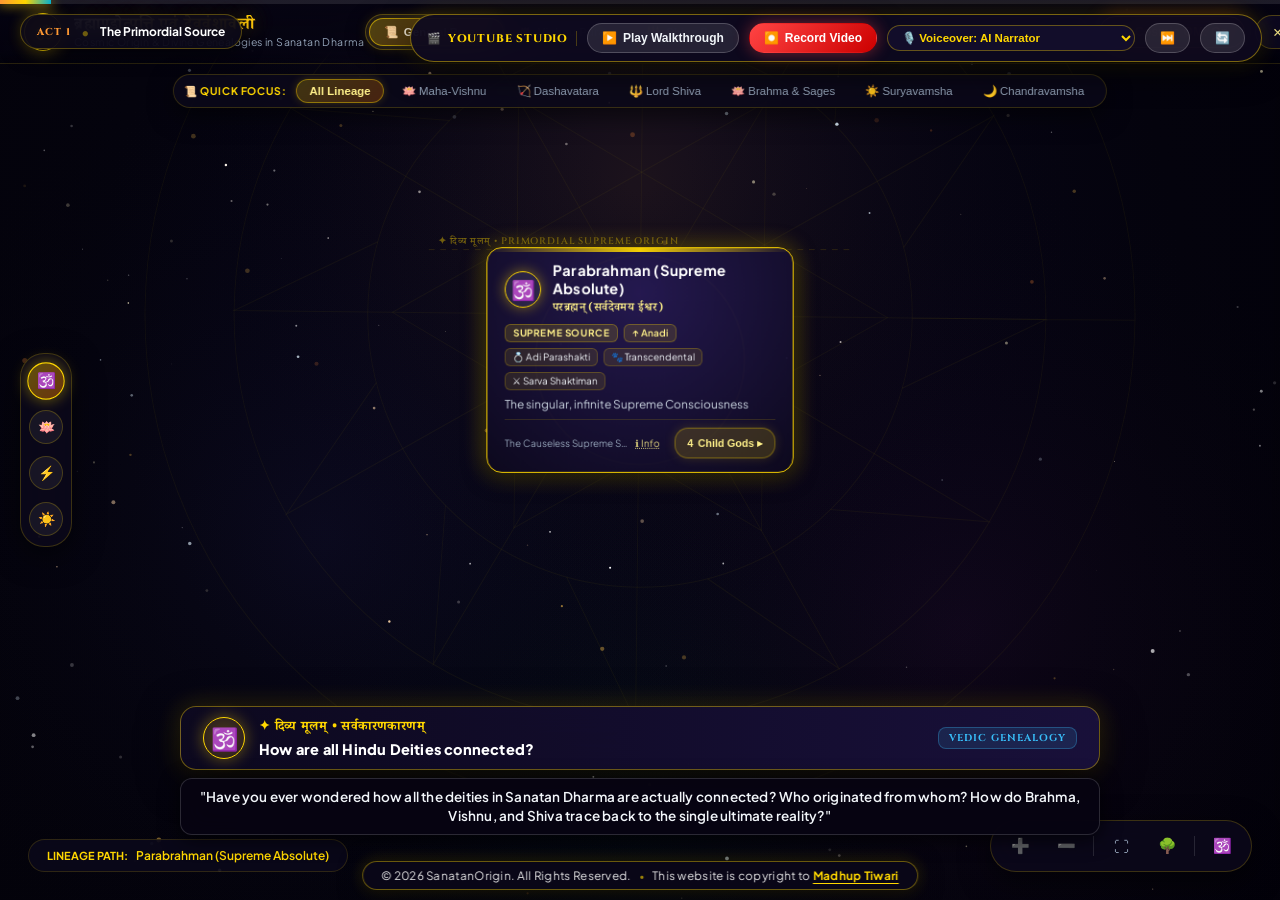
==== commit d594903a: "Fix video recording hang on HP Omen and gaming laptops: eliminate WASAPI loopback deadlock and cross" ====
--- a/video-studio.html
+++ b/video-studio.html
@@ -11,7 +11,7 @@
   <link href="https://fonts.googleapis.com/css2?family=Cinzel:wght@600;700;800;900&family=Noto+Serif+Devanagari:wght@400;600;700&family=Plus+Jakarta+Sans:wght@400;500;600;700;800&family=JetBrains+Mono:wght@500;700&display=swap" rel="stylesheet">
 
   <!-- Core App Stylesheet -->
-  <link rel="stylesheet" href="styles.css?v=20261106_v11">
+  <link rel="stylesheet" href="styles.css?v=20261106_v12">
 
   <!-- Video Studio Overlay Styles -->
   <style>
@@ -632,6 +632,76 @@
     </div>
   </footer>
 
+  <!-- Recording Setup Options Modal (Fixes Laptop Dual-GPU & Audio Deadlocks) -->
+  <div class="studio-modal-overlay" id="record-setup-modal" style="display: none;">
+    <div class="studio-modal-card" style="width: min(720px, 94vw); text-align: left;">
+      <div style="display: flex; align-items: center; justify-content: space-between; margin-bottom: 12px;">
+        <h2 style="margin: 0; font-size: 20px;">🎬 Video Recording Options</h2>
+        <button class="drawer-close-btn" onclick="document.getElementById('record-setup-modal').style.display='none'" style="margin: 0; border: none; background: transparent; color: #FFF; font-size: 18px; cursor: pointer;">✕</button>
+      </div>
+      <p style="margin-bottom: 20px; font-size: 13px; color: #94A3B8; line-height: 1.5;">
+        To prevent GPU and audio driver freezes on gaming laptops (like HP Omen with dual Intel/AMD + NVIDIA RTX GPUs and Bang &amp; Olufsen / Realtek audio), choose how you want to record:
+      </p>
+
+      <div style="display: grid; grid-template-columns: repeat(auto-fit, minmax(280px, 1fr)); gap: 16px; margin-bottom: 24px;">
+        <!-- Option 1: Hardware NVIDIA / Windows Game Bar (100% Recommended for HP Omen) -->
+        <div class="record-mode-box featured" style="background: rgba(255, 215, 0, 0.08); border: 2px solid #FFD700; border-radius: 16px; padding: 20px; display: flex; flex-direction: column; justify-content: space-between;">
+          <div>
+            <div style="display: flex; align-items: center; justify-content: space-between; margin-bottom: 8px;">
+              <span style="font-size: 24px;">⚡</span>
+              <span style="font-size: 10px; font-weight: 800; background: #FFD700; color: #000; padding: 2px 8px; border-radius: 10px; text-transform: uppercase;">Zero Lag • Recommended</span>
+            </div>
+            <h3 style="margin: 0 0 6px 0; font-size: 16px; color: #FFD700;">Hardware NVENC (Game Bar)</h3>
+            <p style="font-size: 12px; color: #CBD5E1; line-height: 1.45; margin: 0 0 12px 0;">
+              Uses your HP Omen's NVIDIA RTX GPU hardware encoder. 0% CPU freeze, zero browser overhead, crystal-clear 60 FPS video.
+            </p>
+            <div style="background: rgba(0, 0, 0, 0.5); padding: 8px 12px; border-radius: 8px; font-size: 12px; font-family: 'JetBrains Mono', monospace; color: #38BDF8; margin-bottom: 14px;">
+              Shortcut: <strong>Win + Alt + R</strong>
+            </div>
+          </div>
+          <button class="studio-btn studio-btn-primary" onclick="window.videoStudio.startCountdownAndPlay()" style="width: 100%; justify-content: center; padding: 10px 16px; font-size: 13px;">
+            <span>🚀</span>
+            <span>3s Countdown &amp; Auto-Play</span>
+          </button>
+        </div>
+
+        <!-- Option 2: Safe In-Browser Recording (No Audio Deadlock) -->
+        <div class="record-mode-box" style="background: rgba(255, 255, 255, 0.04); border: 1.5px solid rgba(255, 255, 255, 0.2); border-radius: 16px; padding: 20px; display: flex; flex-direction: column; justify-content: space-between;">
+          <div>
+            <div style="display: flex; align-items: center; justify-content: space-between; margin-bottom: 8px;">
+              <span style="font-size: 24px;">🌐</span>
+              <span style="font-size: 10px; font-weight: 700; background: rgba(56, 189, 248, 0.2); color: #38BDF8; padding: 2px 8px; border-radius: 10px;">Safe 30 FPS</span>
+            </div>
+            <h3 style="margin: 0 0 6px 0; font-size: 16px; color: #FFF;">Browser Tab Recording</h3>
+            <p style="font-size: 12px; color: #CBD5E1; line-height: 1.45; margin: 0 0 12px 0;">
+              Constrained to 1080p @ 30 FPS with direct Web Audio stream. Avoids Windows WASAPI audio locks. In the prompt, pick <strong>"Chrome Tab"</strong>.
+            </p>
+          </div>
+          <button class="studio-btn studio-btn-secondary" onclick="window.videoStudio.launchSafeBrowserRecording()" style="width: 100%; justify-content: center; padding: 10px 16px; font-size: 13px;">
+            <span>⏺️</span>
+            <span>Record Browser Tab</span>
+          </button>
+        </div>
+      </div>
+
+      <div style="text-align: right;">
+        <button class="studio-btn studio-btn-secondary" onclick="document.getElementById('record-setup-modal').style.display='none'">Cancel</button>
+      </div>
+    </div>
+  </div>
+
+  <!-- Countdown Overlay for Hardware Recording (3... 2... 1... ACTION) -->
+  <div class="studio-modal-overlay" id="studio-countdown-overlay" style="display: none; background: rgba(0, 0, 0, 0.92); z-index: 1000001;">
+    <div style="text-align: center; color: #FFF;">
+      <div style="font-size: 18px; font-family: 'Cinzel', serif; color: #FF9933; margin-bottom: 10px; letter-spacing: 2px;">PREPARE TO RECORD</div>
+      <div id="countdown-number" style="font-size: 96px; font-weight: 900; font-family: 'Cinzel', serif; color: #FFD700; text-shadow: 0 0 40px #FFD700; margin: 10px 0;">3</div>
+      <div style="font-size: 14px; color: #CBD5E1; max-width: 440px; line-height: 1.6; margin: 0 auto 20px auto;">
+        Press <kbd style="background: rgba(255,255,255,0.2); padding: 3px 8px; border-radius: 6px; font-family: monospace; color: #FFD700;">Win + Alt + R</kbd> now to start your hardware recording!
+      </div>
+      <button class="studio-btn studio-btn-secondary" onclick="window.videoStudio.cancelCountdown()">Skip / Cancel</button>
+    </div>
+  </div>
+
   <!-- Video Export Ready Modal -->
   <div class="studio-modal-overlay" id="studio-modal-overlay">
     <div class="studio-modal-card">
@@ -649,11 +719,11 @@
   </div>
 
   <!-- Scripts -->
-  <script src="cosmology-data.js?v=20261106_v11"></script>
-  <script src="gods-data.js?v=20261106_v11"></script>
-  <script src="cosmic-audio.js?v=20261106_v11"></script>
-  <script src="cosmic-background.js?v=20261106_v11"></script>
-  <script src="app.js?v=20261106_v11"></script>
-  <script src="video-studio.js?v=20261106_v11"></script>
+  <script src="cosmology-data.js?v=20261106_v12"></script>
+  <script src="gods-data.js?v=20261106_v12"></script>
+  <script src="cosmic-audio.js?v=20261106_v12"></script>
+  <script src="cosmic-background.js?v=20261106_v12"></script>
+  <script src="app.js?v=20261106_v12"></script>
+  <script src="video-studio.js?v=20261106_v12"></script>
 </body>
 </html>
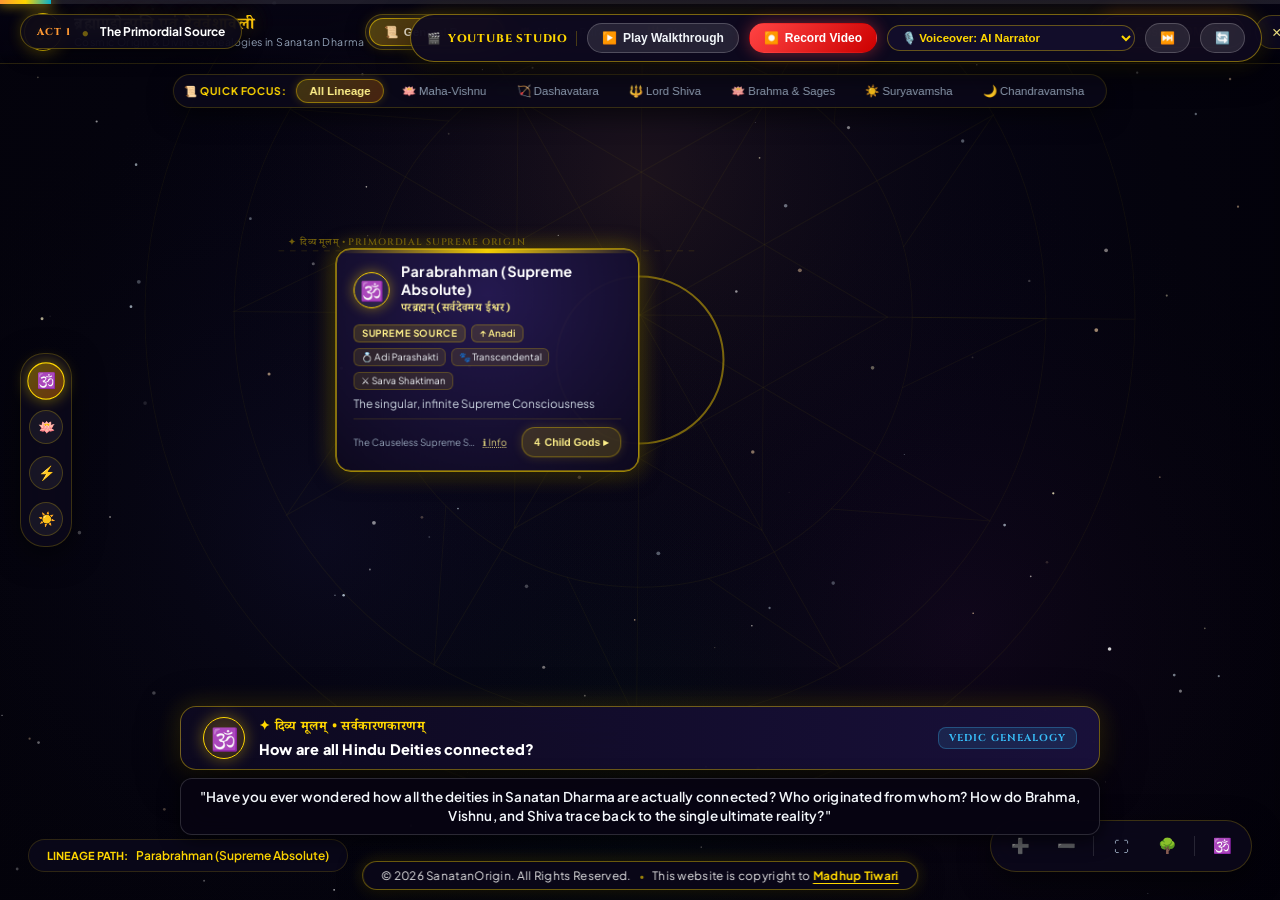
==== commit dc7e3ff5: "Replace getDisplayMedia with 100% in-browser Canvas Compositor: eliminate all Chrome freezes and cra" ====
--- a/video-studio.html
+++ b/video-studio.html
@@ -11,7 +11,7 @@
   <link href="https://fonts.googleapis.com/css2?family=Cinzel:wght@600;700;800;900&family=Noto+Serif+Devanagari:wght@400;600;700&family=Plus+Jakarta+Sans:wght@400;500;600;700;800&family=JetBrains+Mono:wght@500;700&display=swap" rel="stylesheet">
 
   <!-- Core App Stylesheet -->
-  <link rel="stylesheet" href="styles.css?v=20261106_v12">
+  <link rel="stylesheet" href="styles.css?v=20261106_v13">
 
   <!-- Video Studio Overlay Styles -->
   <style>
@@ -632,76 +632,6 @@
     </div>
   </footer>
 
-  <!-- Recording Setup Options Modal (Fixes Laptop Dual-GPU & Audio Deadlocks) -->
-  <div class="studio-modal-overlay" id="record-setup-modal" style="display: none;">
-    <div class="studio-modal-card" style="width: min(720px, 94vw); text-align: left;">
-      <div style="display: flex; align-items: center; justify-content: space-between; margin-bottom: 12px;">
-        <h2 style="margin: 0; font-size: 20px;">🎬 Video Recording Options</h2>
-        <button class="drawer-close-btn" onclick="document.getElementById('record-setup-modal').style.display='none'" style="margin: 0; border: none; background: transparent; color: #FFF; font-size: 18px; cursor: pointer;">✕</button>
-      </div>
-      <p style="margin-bottom: 20px; font-size: 13px; color: #94A3B8; line-height: 1.5;">
-        To prevent GPU and audio driver freezes on gaming laptops (like HP Omen with dual Intel/AMD + NVIDIA RTX GPUs and Bang &amp; Olufsen / Realtek audio), choose how you want to record:
-      </p>
-
-      <div style="display: grid; grid-template-columns: repeat(auto-fit, minmax(280px, 1fr)); gap: 16px; margin-bottom: 24px;">
-        <!-- Option 1: Hardware NVIDIA / Windows Game Bar (100% Recommended for HP Omen) -->
-        <div class="record-mode-box featured" style="background: rgba(255, 215, 0, 0.08); border: 2px solid #FFD700; border-radius: 16px; padding: 20px; display: flex; flex-direction: column; justify-content: space-between;">
-          <div>
-            <div style="display: flex; align-items: center; justify-content: space-between; margin-bottom: 8px;">
-              <span style="font-size: 24px;">⚡</span>
-              <span style="font-size: 10px; font-weight: 800; background: #FFD700; color: #000; padding: 2px 8px; border-radius: 10px; text-transform: uppercase;">Zero Lag • Recommended</span>
-            </div>
-            <h3 style="margin: 0 0 6px 0; font-size: 16px; color: #FFD700;">Hardware NVENC (Game Bar)</h3>
-            <p style="font-size: 12px; color: #CBD5E1; line-height: 1.45; margin: 0 0 12px 0;">
-              Uses your HP Omen's NVIDIA RTX GPU hardware encoder. 0% CPU freeze, zero browser overhead, crystal-clear 60 FPS video.
-            </p>
-            <div style="background: rgba(0, 0, 0, 0.5); padding: 8px 12px; border-radius: 8px; font-size: 12px; font-family: 'JetBrains Mono', monospace; color: #38BDF8; margin-bottom: 14px;">
-              Shortcut: <strong>Win + Alt + R</strong>
-            </div>
-          </div>
-          <button class="studio-btn studio-btn-primary" onclick="window.videoStudio.startCountdownAndPlay()" style="width: 100%; justify-content: center; padding: 10px 16px; font-size: 13px;">
-            <span>🚀</span>
-            <span>3s Countdown &amp; Auto-Play</span>
-          </button>
-        </div>
-
-        <!-- Option 2: Safe In-Browser Recording (No Audio Deadlock) -->
-        <div class="record-mode-box" style="background: rgba(255, 255, 255, 0.04); border: 1.5px solid rgba(255, 255, 255, 0.2); border-radius: 16px; padding: 20px; display: flex; flex-direction: column; justify-content: space-between;">
-          <div>
-            <div style="display: flex; align-items: center; justify-content: space-between; margin-bottom: 8px;">
-              <span style="font-size: 24px;">🌐</span>
-              <span style="font-size: 10px; font-weight: 700; background: rgba(56, 189, 248, 0.2); color: #38BDF8; padding: 2px 8px; border-radius: 10px;">Safe 30 FPS</span>
-            </div>
-            <h3 style="margin: 0 0 6px 0; font-size: 16px; color: #FFF;">Browser Tab Recording</h3>
-            <p style="font-size: 12px; color: #CBD5E1; line-height: 1.45; margin: 0 0 12px 0;">
-              Constrained to 1080p @ 30 FPS with direct Web Audio stream. Avoids Windows WASAPI audio locks. In the prompt, pick <strong>"Chrome Tab"</strong>.
-            </p>
-          </div>
-          <button class="studio-btn studio-btn-secondary" onclick="window.videoStudio.launchSafeBrowserRecording()" style="width: 100%; justify-content: center; padding: 10px 16px; font-size: 13px;">
-            <span>⏺️</span>
-            <span>Record Browser Tab</span>
-          </button>
-        </div>
-      </div>
-
-      <div style="text-align: right;">
-        <button class="studio-btn studio-btn-secondary" onclick="document.getElementById('record-setup-modal').style.display='none'">Cancel</button>
-      </div>
-    </div>
-  </div>
-
-  <!-- Countdown Overlay for Hardware Recording (3... 2... 1... ACTION) -->
-  <div class="studio-modal-overlay" id="studio-countdown-overlay" style="display: none; background: rgba(0, 0, 0, 0.92); z-index: 1000001;">
-    <div style="text-align: center; color: #FFF;">
-      <div style="font-size: 18px; font-family: 'Cinzel', serif; color: #FF9933; margin-bottom: 10px; letter-spacing: 2px;">PREPARE TO RECORD</div>
-      <div id="countdown-number" style="font-size: 96px; font-weight: 900; font-family: 'Cinzel', serif; color: #FFD700; text-shadow: 0 0 40px #FFD700; margin: 10px 0;">3</div>
-      <div style="font-size: 14px; color: #CBD5E1; max-width: 440px; line-height: 1.6; margin: 0 auto 20px auto;">
-        Press <kbd style="background: rgba(255,255,255,0.2); padding: 3px 8px; border-radius: 6px; font-family: monospace; color: #FFD700;">Win + Alt + R</kbd> now to start your hardware recording!
-      </div>
-      <button class="studio-btn studio-btn-secondary" onclick="window.videoStudio.cancelCountdown()">Skip / Cancel</button>
-    </div>
-  </div>
-
   <!-- Video Export Ready Modal -->
   <div class="studio-modal-overlay" id="studio-modal-overlay">
     <div class="studio-modal-card">
@@ -719,11 +649,11 @@
   </div>
 
   <!-- Scripts -->
-  <script src="cosmology-data.js?v=20261106_v12"></script>
-  <script src="gods-data.js?v=20261106_v12"></script>
-  <script src="cosmic-audio.js?v=20261106_v12"></script>
-  <script src="cosmic-background.js?v=20261106_v12"></script>
-  <script src="app.js?v=20261106_v12"></script>
-  <script src="video-studio.js?v=20261106_v12"></script>
+  <script src="cosmology-data.js?v=20261106_v13"></script>
+  <script src="gods-data.js?v=20261106_v13"></script>
+  <script src="cosmic-audio.js?v=20261106_v13"></script>
+  <script src="cosmic-background.js?v=20261106_v13"></script>
+  <script src="app.js?v=20261106_v13"></script>
+  <script src="video-studio.js?v=20261106_v13"></script>
 </body>
 </html>
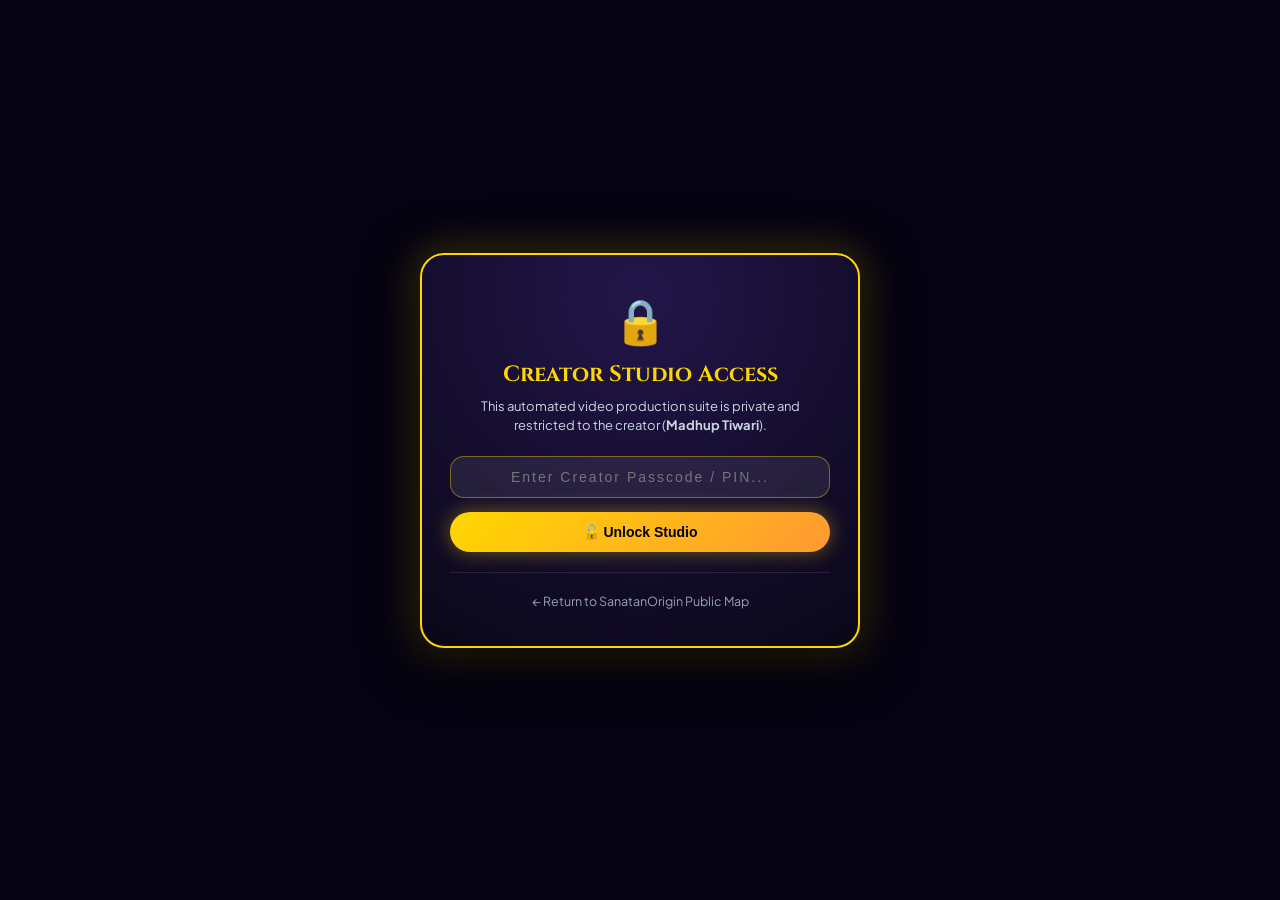
==== commit 98bf9e09: "Hide YouTube Studio from public view: add Creator Access Gate and secret unlock shortcuts" ====
--- a/video-studio.html
+++ b/video-studio.html
@@ -11,7 +11,7 @@
   <link href="https://fonts.googleapis.com/css2?family=Cinzel:wght@600;700;800;900&family=Noto+Serif+Devanagari:wght@400;600;700&family=Plus+Jakarta+Sans:wght@400;500;600;700;800&family=JetBrains+Mono:wght@500;700&display=swap" rel="stylesheet">
 
   <!-- Core App Stylesheet -->
-  <link rel="stylesheet" href="styles.css?v=20261106_v13">
+  <link rel="stylesheet" href="styles.css?v=20261106_v14">
 
   <!-- Video Studio Overlay Styles -->
   <style>
@@ -648,12 +648,70 @@
     </div>
   </div>
 
+  <!-- Creator Security Gate Overlay (Protects Studio from Public Eyes) -->
+  <div id="creator-lock-overlay" style="position: fixed; inset: 0; z-index: 2000000; background: #060312; display: flex; align-items: center; justify-content: center; backdrop-filter: blur(20px);">
+    <div style="width: min(440px, 92vw); padding: 36px 28px; border-radius: 24px; background: radial-gradient(circle at 50% 10%, rgba(35, 22, 75, 0.98) 0%, rgba(10, 7, 24, 0.98) 100%); border: 2px solid #FFD700; box-shadow: 0 12px 60px rgba(0, 0, 0, 0.95), 0 0 40px rgba(255, 215, 0, 0.35); text-align: center; color: #FFF; font-family: 'Plus Jakarta Sans', system-ui, sans-serif;">
+      <div style="font-size: 44px; margin-bottom: 12px;">🔒</div>
+      <h2 style="font-family: 'Cinzel', serif; font-size: 22px; color: #FFD700; margin: 0 0 8px 0;">Creator Studio Access</h2>
+      <p style="font-size: 13px; color: #CBD5E1; line-height: 1.5; margin: 0 0 20px 0;">
+        This automated video production suite is private and restricted to the creator (<strong>Madhup Tiwari</strong>).
+      </p>
+
+      <form id="creator-auth-form" onsubmit="event.preventDefault(); window.checkCreatorStudioKey();" style="display: flex; flex-direction: column; gap: 14px;">
+        <input type="password" id="creator-key-input" placeholder="Enter Creator Passcode / PIN..." autocomplete="off" style="padding: 12px 16px; border-radius: 14px; background: rgba(255, 255, 255, 0.08); border: 1.5px solid rgba(255, 215, 0, 0.4); color: #FFF; font-size: 14px; outline: none; text-align: center; letter-spacing: 2px;">
+        <div id="auth-error-msg" style="display: none; color: #FF4444; font-size: 12px; font-weight: 600;">Incorrect Passcode. Access Denied.</div>
+        <button type="submit" style="padding: 12px 20px; border-radius: 20px; background: linear-gradient(135deg, #FFD700 0%, #FF9933 100%); color: #000; font-size: 14px; font-weight: 800; border: none; cursor: pointer; box-shadow: 0 0 20px rgba(255, 215, 0, 0.4);">
+          🔓 Unlock Studio
+        </button>
+      </form>
+
+      <div style="margin-top: 20px; padding-top: 16px; border-top: 1px solid rgba(255, 255, 255, 0.1);">
+        <a href="index.html" style="color: #94A3B8; font-size: 12.5px; text-decoration: none;">← Return to SanatanOrigin Public Map</a>
+      </div>
+    </div>
+  </div>
+
   <!-- Scripts -->
-  <script src="cosmology-data.js?v=20261106_v13"></script>
-  <script src="gods-data.js?v=20261106_v13"></script>
-  <script src="cosmic-audio.js?v=20261106_v13"></script>
-  <script src="cosmic-background.js?v=20261106_v13"></script>
-  <script src="app.js?v=20261106_v13"></script>
-  <script src="video-studio.js?v=20261106_v13"></script>
+  <script src="cosmology-data.js?v=20261106_v14"></script>
+  <script src="gods-data.js?v=20261106_v14"></script>
+  <script src="cosmic-audio.js?v=20261106_v14"></script>
+  <script src="cosmic-background.js?v=20261106_v14"></script>
+  <script src="app.js?v=20261106_v14"></script>
+  <script src="video-studio.js?v=20261106_v14"></script>
+
+  <!-- Creator Gatekeeper Script -->
+  <script>
+    (function () {
+      var isLocal = window.location.hostname === 'localhost' || window.location.hostname === '127.0.0.1' || window.location.protocol === 'file:';
+      var params = new URLSearchParams(window.location.search);
+      var validPasscodes = ['madhup', 'madhup2026', 'om136', '108', 'sanatan'];
+
+      var grantAccess = function () {
+        localStorage.setItem('sanatan_creator_access', 'granted');
+        var overlay = document.getElementById('creator-lock-overlay');
+        if (overlay) overlay.style.display = 'none';
+      };
+
+      window.checkCreatorStudioKey = function () {
+        var input = document.getElementById('creator-key-input');
+        var errorMsg = document.getElementById('auth-error-msg');
+        var val = (input ? input.value : '').trim().toLowerCase();
+        if (validPasscodes.indexOf(val) !== -1) {
+          grantAccess();
+        } else {
+          if (errorMsg) errorMsg.style.display = 'block';
+          if (input) {
+            input.style.borderColor = '#FF4444';
+            input.focus();
+          }
+        }
+      };
+
+      var urlKey = (params.get('key') || params.get('auth') || '').toLowerCase();
+      if (isLocal || localStorage.getItem('sanatan_creator_access') === 'granted' || (urlKey && validPasscodes.indexOf(urlKey) !== -1)) {
+        grantAccess();
+      }
+    })();
+  </script>
 </body>
 </html>
